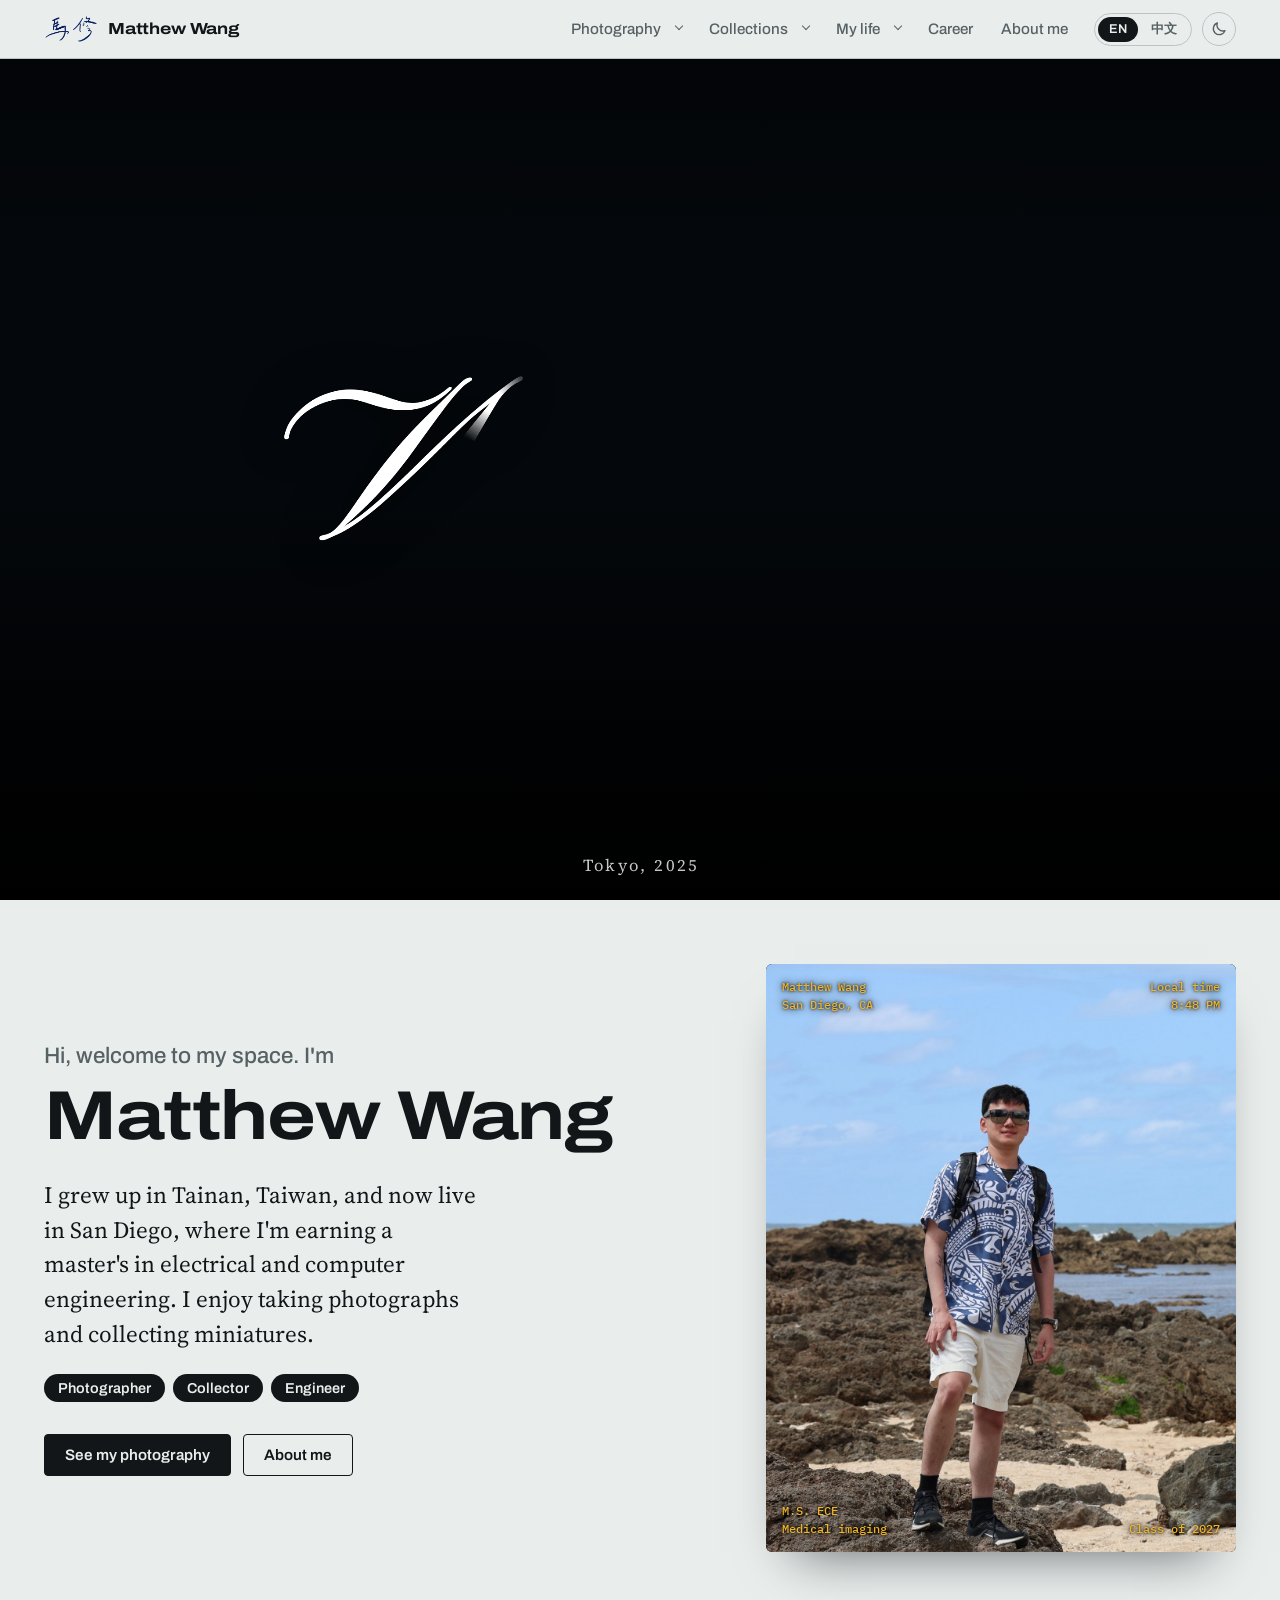
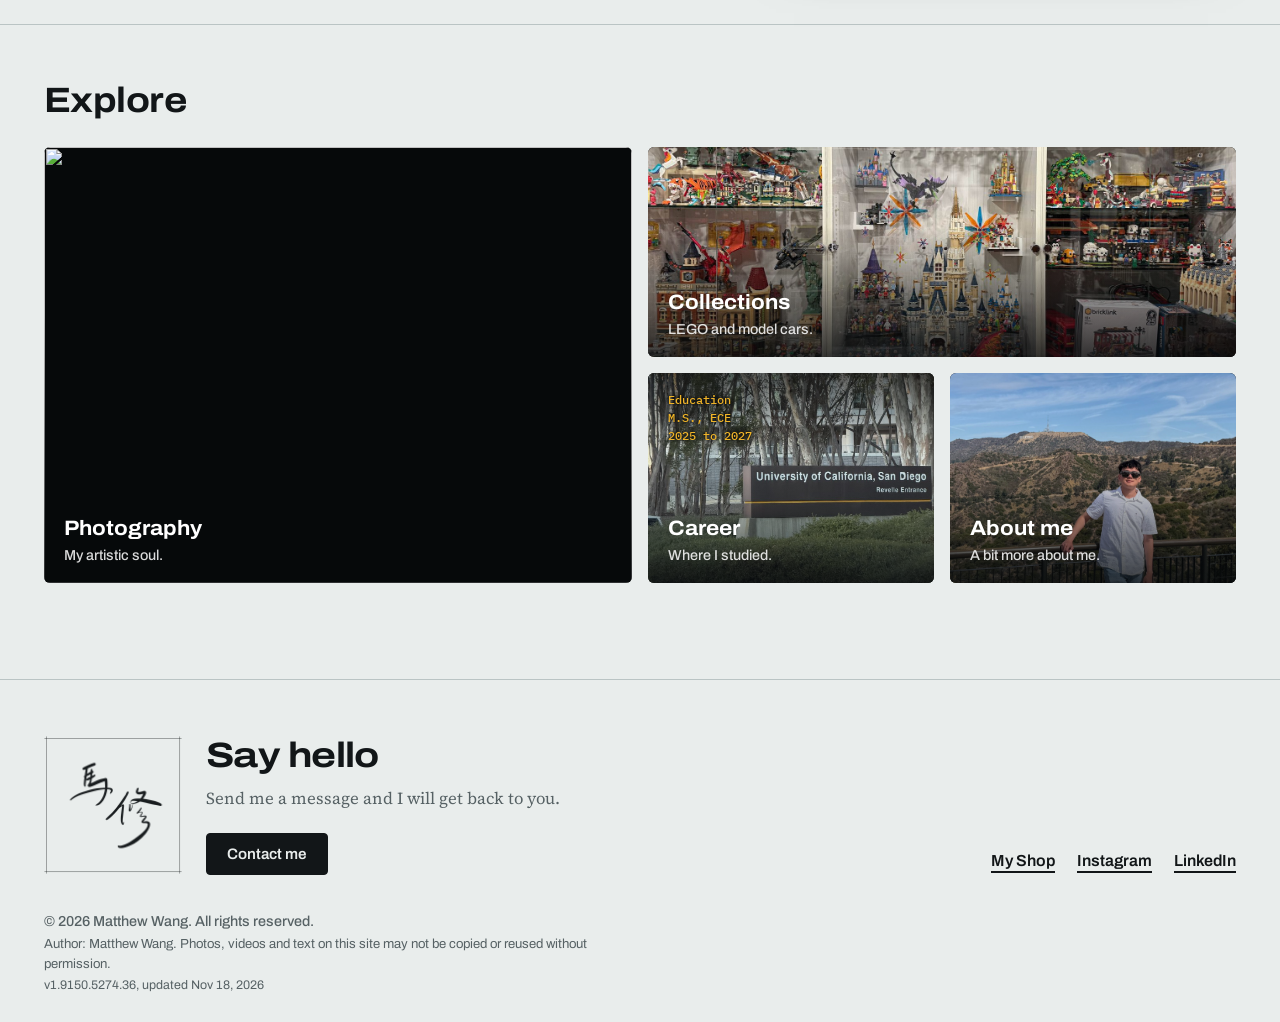
==== index.html @ e2249649 "Site name: Matthew's (tab titles and app name) (v1.9150.5274.36)" ====
<!DOCTYPE html>
<html lang="en">
<head>
<meta charset="utf-8">
<meta name="viewport" content="width=device-width, initial-scale=1">
<title>Matthew's</title>
<meta name="author" content="Matthew Wang">
<meta name="description" content="Matthew Wang: photography, collections, career and about me.">
<link rel="icon" href="favicon.ico?v=2" sizes="48x48">
<link rel="icon" href="favicon.svg?v=2" type="image/svg+xml" sizes="any">
<link rel="apple-touch-icon" href="apple-touch-icon.png?v=2">
<link rel="manifest" href="site.webmanifest">
<link rel="preconnect" href="https://fonts.googleapis.com">
<link rel="preconnect" href="https://fonts.gstatic.com" crossorigin>
<link href="https://fonts.googleapis.com/css2?family=Archivo:wdth,wght@62..125,100..900&family=IBM+Plex+Mono:wght@400;500&family=Source+Serif+4:ital,opsz,wght@0,8..60,400..700;1,8..60,400..700&family=Noto+Sans+TC:wght@400;500;700&family=Noto+Serif+TC:wght@400;600&display=swap" rel="stylesheet">
<meta name="color-scheme" content="light dark">
<meta name="theme-color" content="#E9EDEC" media="(prefers-color-scheme: light)">
<meta name="theme-color" content="#0E1315" media="(prefers-color-scheme: dark)">
<meta name="apple-mobile-web-app-capable" content="yes">
<meta name="mobile-web-app-capable" content="yes">
<meta name="apple-mobile-web-app-status-bar-style" content="default">
<meta name="apple-mobile-web-app-title" content="Matthew's">
<link rel="stylesheet" href="site.css">
<script src="theme.js"></script>
</head>
<body data-page="home">
<a class="skip" href="#main">Skip to content</a>
<header class="top" id="top"></header>
<main id="main"></main>
<footer class="foot" id="foot"></footer>
<script src="data.js"></script>
<script src="i18n.js"></script>
<script src="site.js"></script>
</body>
</html>
---- site.css ----
/* Matthew Wang, personal site.
   Layout idea: a pale lightbox page; photographs and collections sit on it like prints, and the one black
   "film" panel (hero annotations, career tile, lightbox) carries the amber radiology-viewer details. */
:root{
  --paper:#E9EDEC;
  --paper-2:#DCE2E1;
  --ink:#121618;
  --graphite:#566164;
  --rule:#BAC4C4;
  --teal:#0B6A68;
  --film:#06090A;
  --film-2:#0F1619;
  --film-line:#28333A;
  --film-text:#A7B2B5;
  --amber:#F0B429;
  --top-bg:rgba(233,237,236,.94);
  --on-teal:#fff;
  --err:#9A2F1F;
  --display:"Archivo","Helvetica Neue",Arial,sans-serif;
  --body:"Source Serif 4",Georgia,"Times New Roman",serif;
  --mono:"IBM Plex Mono",ui-monospace,"SFMono-Regular",Menlo,Consolas,monospace;
  color-scheme:light;
}
/* Dark theme: same lightbox idea turned around, so photographs glow on a near-black page. */
:root[data-theme="dark"]{
  --paper:#0E1315;
  --paper-2:#192226;
  --ink:#E7EDEC;
  --graphite:#9AA8AB;
  --rule:#2B373B;
  --teal:#4FC3BE;
  --film:#06090A;
  --film-2:#0F1619;
  --top-bg:rgba(14,19,21,.92);
  --on-teal:#061012;
  --err:#F29B8C;
  color-scheme:dark;
}
*,*::before,*::after{box-sizing:border-box}
[hidden]{display:none!important}
html{scroll-padding-top:84px;background:var(--paper)}
body{margin:0;background:var(--paper);color:var(--ink);font-family:var(--body);font-size:18px;line-height:1.65;-webkit-font-smoothing:antialiased}
h1,h2,h3,p,dl,dd,ul,figure{margin:0}
a{color:inherit}
button{font:inherit;color:inherit}
img{max-width:100%}
:focus-visible{outline:2px solid var(--teal);outline-offset:3px}
.lb :focus-visible,.film :focus-visible{outline-color:var(--amber)}
.display{font-family:var(--display);font-stretch:118%;font-weight:700;letter-spacing:-.02em}
.shell{max-width:1240px;margin:0 auto;padding-left:24px;padding-right:24px}
h1:focus{outline:none}
.skip{position:absolute;left:-999px;top:8px;background:var(--ink);color:var(--paper);padding:8px 14px;border-radius:4px;z-index:100;font:600 .9rem var(--display)}
.skip:focus{left:8px}
@media (max-width:720px){.shell{padding-left:20px;padding-right:20px}}

/* ---------- header and navigation ---------- */
.top{position:sticky;top:0;z-index:40;background:var(--top-bg);backdrop-filter:blur(10px);-webkit-backdrop-filter:blur(10px);border-bottom:1px solid var(--rule)}
.top-in{max-width:1240px;margin:0 auto;padding:10px 24px;display:flex;align-items:center;gap:24px;min-height:58px}
.brand{display:inline-flex;align-items:center;gap:10px;font-family:var(--display);font-stretch:118%;font-weight:700;font-size:1rem;letter-spacing:-.01em;text-decoration:none}
.brand img{display:block;height:28px;width:auto}
.nav{margin-left:auto;display:flex;align-items:center;gap:14px}
.nav-list{display:flex;align-items:center;gap:4px;list-style:none;margin:0;padding:0}
.nav-item{position:relative;display:flex;align-items:center}
.nav-link{display:block;padding:8px 6px 8px 12px;border-radius:4px;font:500 .95rem var(--display);text-decoration:none;color:var(--graphite);box-shadow:inset 0 -2px 0 transparent}
.nav-item:not(.has-sub) .nav-link{padding-right:12px}
.nav-link:hover{color:var(--ink)}
.nav-link[aria-current="page"]{color:var(--ink);box-shadow:inset 0 -2px 0 var(--teal)}
.has-sub.cur .nav-link[aria-current="page"]{box-shadow:none}
.has-sub.cur::after{content:"";position:absolute;inset:0;border-radius:4px;box-shadow:inset 0 -2px 0 var(--teal);pointer-events:none}
.caret{width:26px;height:34px;border:0;background:none;cursor:pointer;position:relative;color:var(--graphite);border-radius:4px}
.caret::before{content:"";position:absolute;left:9px;top:11px;width:6px;height:6px;border-right:1.5px solid currentColor;border-bottom:1.5px solid currentColor;transform:rotate(45deg);transition:transform .15s}
.has-sub.open .caret::before,.has-sub:hover .caret::before{transform:rotate(-135deg) translate(-2px,-2px)}
.caret:hover{color:var(--ink)}
.sub{position:absolute;top:100%;left:0;z-index:50;min-width:220px;margin:0;padding:8px;list-style:none;background:var(--paper);border:1px solid var(--rule);border-radius:8px;box-shadow:0 22px 40px -20px rgba(6,9,10,.5);opacity:0;visibility:hidden;transform:translateY(6px);transition:opacity .15s,transform .15s,visibility 0s .15s}
.has-sub:hover>.sub,.has-sub:focus-within>.sub,.has-sub.open>.sub{opacity:1;visibility:visible;transform:none;transition:opacity .15s,transform .15s,visibility 0s 0s}
.sub a{display:block;padding:9px 12px;border-radius:4px;font:500 .95rem var(--display);text-decoration:none}
.sub a:hover,.sub a:focus-visible{background:var(--teal);color:var(--on-teal)}
.menu-btn{display:none;margin-left:auto;background:transparent;border:1px solid var(--rule);border-radius:4px;padding:7px 12px;font:500 .9rem var(--display);cursor:pointer}
.menu-btn:hover{border-color:var(--ink)}
.progress{position:absolute;left:0;right:0;bottom:-1px;height:2px;background:var(--teal);transform-origin:0 50%;transform:scaleX(0)}
@media (max-width:900px){
  .menu-btn{display:inline-block}
  .nav{position:absolute;left:0;right:0;top:100%;margin:0;background:var(--paper);border-bottom:1px solid var(--rule);padding:8px 20px calc(120px + env(safe-area-inset-bottom));display:none;max-height:calc(100vh - 60px);max-height:calc(100dvh - 60px);overflow-y:auto;overscroll-behavior:contain;-webkit-overflow-scrolling:touch}
  .top.open .nav{display:block}
  .nav-list{flex-direction:column;align-items:stretch;gap:0}
  .nav-item{flex-wrap:wrap;border-top:1px solid var(--rule)}
  .nav-item:first-child{border-top:0}
  .nav-link{flex:1;padding:14px 4px;box-shadow:none;font-size:1.05rem}
  .nav-item:not(.has-sub) .nav-link{padding-right:4px}
  .caret{display:none}
  .has-sub.cur::after{display:none}
  .has-sub.cur .nav-link[aria-current="page"]{box-shadow:none}
  .sub{position:static;width:100%;min-width:0;opacity:1;visibility:visible;transform:none;border:0;box-shadow:none;background:transparent;padding:0 0 10px 12px}
  .sub a{padding:8px 4px;color:var(--graphite)}
}

/* ---------- buttons and tags ---------- */
.btn{display:inline-flex;align-items:center;justify-content:center;padding:12px 20px;border-radius:4px;font:600 .95rem var(--display);border:1px solid var(--ink);cursor:pointer;text-decoration:none;transition:background .15s,color .15s,border-color .15s}
.btn.solid{background:var(--ink);color:var(--paper)}
.btn.solid:hover{background:var(--teal);border-color:var(--teal)}
.btn.line{background:transparent;color:var(--ink)}
.btn.line:hover{background:var(--paper-2)}
.tag{font:500 .78rem var(--display);padding:3px 10px;border-radius:999px;background:var(--paper-2);color:var(--graphite);white-space:nowrap}
.tag.sample{background:transparent;border:1px dashed var(--graphite)}
.chips{display:flex;flex-wrap:wrap;gap:8px}
.chip{display:inline-block;font:500 .9rem var(--display);padding:7px 14px;border:1px solid var(--rule);border-radius:999px;background:transparent;cursor:pointer;text-decoration:none}
.chip:hover{border-color:var(--ink)}
.chip[aria-current="true"],.chip[aria-pressed="true"]{background:var(--ink);border-color:var(--ink);color:var(--paper)}
.count{margin:16px 0 20px;min-height:1.5em;font:500 .9rem var(--display);color:var(--graphite)}
.page-head{padding:56px 0 32px}
.page-head h1{font-size:clamp(2.2rem,4.6vw,3.6rem);line-height:1.05}
.page-head p{margin-top:16px;font-size:1.25rem;line-height:1.5;color:var(--graphite);max-width:46ch}
.enter{animation:enter .28s ease-out}
@keyframes enter{from{opacity:.001;transform:translateY(8px)}to{opacity:1;transform:none}}

/* ---------- opening screen ---------- */
.hero{position:relative;height:calc(100vh - var(--hdr,59px));height:calc(100dvh - var(--hdr,59px));min-height:420px;overflow:hidden;background:#04070B;color:#fff;isolation:isolate}
.hero-bg{position:absolute;inset:0;width:100%;height:100%;max-width:none;object-fit:cover;z-index:-3;opacity:0;transition:opacity 1.4s ease}
.hero.lit .hero-bg{opacity:1}
.hero-sky{position:absolute;left:0;top:0;width:100%;height:0;z-index:-1;pointer-events:none;opacity:0;transition:opacity 2.4s ease .9s}
.hero.lit .hero-sky{opacity:1}
.hero-shade{position:absolute;inset:0;z-index:-2;background:linear-gradient(to bottom,rgba(0,0,0,.30) 0,rgba(0,0,0,0) 22%,rgba(0,0,0,0) 52%,rgba(0,0,0,.72) 82%,#000 100%)}
.hero-title{position:absolute;left:50%;top:calc(50% - var(--hdr,59px) / 2);transform:translate(-50%,-50%);width:clamp(280px,56vw,880px);text-align:center;pointer-events:none}
.hero-write{display:block;width:100%;height:auto;aspect-ratio:1592/413;opacity:0;filter:drop-shadow(0 2px 22px rgba(0,0,0,.55))}
.hero-write.on{opacity:1}
.hero-title.plain::after{content:"Welcome";display:block;font:italic 400 clamp(3.4rem,10vw,8rem)/1 var(--body);text-shadow:0 2px 22px rgba(0,0,0,.55);animation:heroFade 1.4s ease .6s both}
.hero-zh{display:inline-block;font:600 clamp(4rem,13vw,10.5rem)/1.1 "Noto Serif TC",var(--body);letter-spacing:.12em;text-indent:.12em;text-shadow:0 2px 22px rgba(0,0,0,.55);clip-path:inset(0 100% 0 0);animation:heroWipe 2.4s cubic-bezier(.5,0,.2,1) .7s forwards}
.hero.played .hero-zh{animation:none;clip-path:none}
@keyframes heroWipe{to{clip-path:inset(0 0 0 0)}}
@keyframes heroFade{from{opacity:0;transform:translateY(8px)}to{opacity:1;transform:none}}
.hero-cap{position:absolute;left:0;right:0;bottom:calc(22px + env(safe-area-inset-bottom));margin:0;text-align:center;font:400 1.05rem/1.4 var(--body);letter-spacing:.14em;text-indent:.14em;color:rgba(255,255,255,.78);animation:heroFade 1.6s ease 3.2s both}
.hero.played .hero-cap,.hero.played .scroll-cue{animation-delay:0s}
.scroll-cue{position:absolute;left:50%;margin-left:-28px;bottom:calc(66px + env(safe-area-inset-bottom));width:56px;height:56px;padding:0;border:0;background:none;cursor:pointer;color:#fff;animation:heroFade 1.4s ease 3.4s both}
.scroll-cue .chev{position:absolute;left:50%;top:14px;width:16px;height:16px;margin-left:-8px;border-right:2px solid currentColor;border-bottom:2px solid currentColor;transform:rotate(45deg);opacity:0;animation:cue 1.9s ease-in-out infinite}
.scroll-cue .chev+.chev{animation-delay:.28s}
@keyframes cue{0%{opacity:0;transform:translateY(-10px) rotate(45deg)}40%{opacity:.95}80%,100%{opacity:0;transform:translateY(12px) rotate(45deg)}}
.scroll-cue:focus-visible{outline:2px solid var(--amber);outline-offset:2px;border-radius:50%}
@media (prefers-reduced-motion:reduce){
  .hero-bg,.hero-sky{transition:none}.hero-cap,.scroll-cue,.hero-title.plain::after{animation:none}
  .hero-zh{animation:none;clip-path:none}
  .scroll-cue .chev{animation:none;opacity:.9}.scroll-cue .chev+.chev{display:none}
}
@media (max-width:600px){.hero-title{width:84vw}.hero-cap{font-size:.95rem}}

/* ---------- home ---------- */
.home-hero{display:grid;grid-template-columns:minmax(0,7fr) minmax(0,5fr);gap:64px;padding:64px 0 72px;align-items:center}
.home-hero h1{font-size:clamp(2.6rem,5.4vw,4.6rem);line-height:1.02;text-wrap:balance;overflow-wrap:break-word}
.big{margin-top:26px;font-size:1.45rem;line-height:1.5;max-width:36ch}
.home-copy p+p{margin-top:1em;max-width:50ch}
.home-copy .big+p{margin-top:1.2em}
.cta{display:flex;flex-wrap:wrap;gap:12px;margin-top:32px}
.film{position:relative;aspect-ratio:4/5;border-radius:6px;overflow:hidden;background:#000;box-shadow:0 28px 50px -28px rgba(6,9,10,.6)}
.film img{display:block;width:100%;height:100%;object-fit:cover}
.ann{position:absolute;font:500 12px/1.5 var(--mono);color:var(--amber);white-space:pre-line;pointer-events:none;text-shadow:0 0 3px #000,0 0 8px #000;font-variant-numeric:tabular-nums}
.ann.tl{top:14px;left:16px}.ann.tr{top:14px;right:16px;text-align:right}.ann.bl{bottom:14px;left:16px}.ann.br{bottom:14px;right:16px;text-align:right}
@media (max-width:960px){
  .home-hero{grid-template-columns:1fr;gap:36px;padding:40px 0 48px}
  .film{max-width:460px}
}
.band{border-top:1px solid var(--rule)}
.band-in{padding-top:56px;padding-bottom:72px}
.band h2{font-family:var(--display);font-stretch:112%;font-weight:700;font-size:clamp(1.6rem,3vw,2.2rem);line-height:1.1;letter-spacing:-.015em;margin-bottom:28px}
.explore{display:grid;grid-template-columns:repeat(4,minmax(0,1fr));grid-auto-rows:210px;gap:16px}
.ex{position:relative;display:flex;flex-direction:column;justify-content:flex-end;padding:18px 20px;border-radius:6px;overflow:hidden;text-decoration:none;color:#fff;isolation:isolate;background:var(--film)}
.ex img{position:absolute;inset:0;width:100%;height:100%;object-fit:cover;z-index:-2;transition:transform .5s ease}
.ex::after{content:"";position:absolute;inset:0;z-index:-1;background:linear-gradient(to top,rgba(6,9,10,.78),rgba(6,9,10,0) 62%)}
.ex:hover img{transform:scale(1.04)}
.ex h3{font:700 1.3rem/1.2 var(--display);font-stretch:108%}
.ex p{margin-top:4px;font:500 .9rem/1.4 var(--display);color:rgba(255,255,255,.85)}
.ex.photo{grid-column:1/3;grid-row:1/3}
.ex.coll{grid-column:3/5}
.ex.coll img{object-position:50% 64%}
.ex.career{justify-content:space-between}
.ex.career img{object-position:70% 55%}
.ex.career::after{background:linear-gradient(to bottom,rgba(6,9,10,.62),rgba(6,9,10,.08) 38%,rgba(6,9,10,.08) 48%,rgba(6,9,10,.8))}
.ex.career .ann{position:static}
@media (max-width:960px){
  .explore{grid-template-columns:repeat(2,minmax(0,1fr));grid-auto-rows:minmax(180px,auto)}
  .ex.photo{grid-column:1/3;grid-row:auto;min-height:260px}
  .ex.coll{grid-column:auto}
}
@media (max-width:560px){
  .explore{grid-template-columns:1fr;grid-auto-rows:minmax(190px,auto)}
  .ex.photo,.ex.coll{grid-column:auto}
}

/* ---------- gallery ---------- */
.jgrid{position:relative;margin-bottom:64px}
.jgrid .tile{position:absolute;margin:0}
.tile{position:relative;display:block;width:100%;margin:0 0 16px;padding:0;border:0;background:var(--paper-2);border-radius:4px;overflow:hidden;cursor:zoom-in;break-inside:avoid;-webkit-column-break-inside:avoid;text-align:left}
.tile img{display:block;width:100%;height:100%;object-fit:cover;transition:transform .5s ease}
.tile:hover img{transform:scale(1.03)}
/* Signature watermark overlay, bottom right of photo tiles that are not already watermarked in the file itself (videos excluded) */
.tile:not(.video):not(.wmd)::after{content:"";position:absolute;right:10px;bottom:10px;width:clamp(34px,16%,72px);aspect-ratio:1;background:url(watermark.png) center/contain no-repeat;opacity:.78;filter:drop-shadow(0 1px 3px rgba(0,0,0,.6));pointer-events:none}
.lb-wm{position:absolute;z-index:2;display:block;background:url(watermark.png) center/contain no-repeat;opacity:.8;filter:drop-shadow(0 1px 4px rgba(0,0,0,.6));pointer-events:none}
.lb-wm[hidden]{display:none}
.tile .cap{position:absolute;left:0;right:0;bottom:0;padding:36px 14px 12px;color:#fff;background:linear-gradient(to top,rgba(6,9,10,.72),rgba(6,9,10,0));opacity:0;transform:translateY(6px);transition:opacity .2s,transform .2s}
.tile:hover .cap,.tile:focus-visible .cap{opacity:1;transform:none}
.cap b{display:block;font:600 .95rem/1.3 var(--display)}
.cap span{font:500 .8rem var(--display);color:rgba(255,255,255,.8)}
.ph{position:absolute;top:10px;left:10px;font:500 .72rem var(--display);padding:2px 8px;border-radius:999px;background:rgba(18,22,24,.72);color:#fff}
.grid{display:grid;grid-template-columns:repeat(auto-fill,minmax(210px,1fr));gap:16px;padding-bottom:40px}
.grid .tile{margin:0;aspect-ratio:4/5}
.grid .tile img{height:100%;object-fit:cover}
.grid.land{grid-template-columns:repeat(auto-fill,minmax(280px,1fr))}
.grid.land .tile{aspect-ratio:16/9}
.grid .tile.wide{aspect-ratio:4/3}
@media (min-width:560px){.grid:not(.land) .tile.wide{grid-column:span 2;aspect-ratio:8/5}.grid:not(.land) .tile{align-self:stretch}}
.coll-sec{padding:8px 0 24px}
.coll-sec:first-child{border-top:1px solid var(--rule);padding-top:32px;margin-top:8px}
.coll-sec+.coll-sec{border-top:1px solid var(--rule);padding-top:40px;margin-top:16px}
.coll-head{display:flex;flex-wrap:wrap;align-items:baseline;gap:6px 20px;margin-bottom:24px;padding-bottom:18px;border-bottom:1px solid var(--rule)}
.coll-head h2{font:800 clamp(2rem,4.2vw,2.7rem)/1.1 var(--display);font-stretch:112%;letter-spacing:-.02em}
.coll-head+.yt{border-top:0;padding-top:0}
.coll-head p{color:var(--graphite);font-size:1.05rem;max-width:none}

/* ---------- lightbox ---------- */
.lb{position:fixed;inset:0;z-index:80;background:#06090a;display:flex;flex-direction:column;color:var(--film-text)}
.lb-top{display:flex;justify-content:space-between;align-items:center;padding:14px 20px;font:500 12px var(--mono)}
.lb-top output{color:var(--amber);font-variant-numeric:tabular-nums}
.lb-btn{background:transparent;border:1px solid var(--film-line);border-radius:4px;color:#fff;padding:8px 14px;font:500 .9rem var(--display);cursor:pointer}
.lb-btn:hover{border-color:var(--amber)}
.lb-stage{position:relative;flex:1;min-height:0;display:flex;align-items:center;justify-content:center;padding:0 64px;touch-action:pan-y}
.lb-stage img{max-width:100%;max-height:100%;object-fit:contain;border-radius:2px;user-select:none;-webkit-user-select:none}
.lb-nav{position:absolute;top:50%;transform:translateY(-50%);width:44px;height:44px;border-radius:50%;padding:0;font-size:1.3rem;line-height:1}
.lb-nav.prev{left:12px}.lb-nav.next{right:12px}
.lb-cap{padding:10px 20px 6px;text-align:center;color:#fff;font:600 1rem var(--display)}
.lb-cap span{display:block;margin-top:2px;font:500 .85rem var(--display);color:var(--film-text)}
.lb-cap em{display:block;max-width:60ch;margin:4px auto 0;font:400 .92rem/1.45 var(--display);font-style:normal;color:#e8e4dc}
.lb-strip{display:flex;gap:8px;justify-content:center;padding:8px 16px 16px;overflow-x:auto}
.lb-strip button{flex:0 0 auto;width:56px;height:56px;padding:0;border:2px solid transparent;border-radius:3px;overflow:hidden;cursor:pointer;opacity:.55;background:#000}
.lb-strip button[aria-current="true"]{border-color:var(--amber);opacity:1}
.lb-strip button:hover{opacity:1}
.lb-strip img{width:100%;height:100%;object-fit:cover;display:block}
@media (max-width:640px){
  .lb-stage{padding:0 8px}
  .lb-nav{top:auto;bottom:8px;transform:none}
}

/* ---------- career ---------- */
.sec{border-top:1px solid var(--rule)}
.sec-in{display:grid;grid-template-columns:minmax(0,3fr) minmax(0,9fr);gap:48px;padding-top:56px;padding-bottom:64px}
.sec h2{font-family:var(--display);font-stretch:112%;font-weight:700;font-size:clamp(1.6rem,3vw,2.2rem);line-height:1.1;letter-spacing:-.015em}
.note{margin-top:12px;color:var(--graphite);font-size:1rem;line-height:1.55;max-width:26ch}
@media (max-width:860px){.sec-in{grid-template-columns:1fr;gap:24px;padding-top:44px;padding-bottom:52px}.note{max-width:48ch}}
.tl{list-style:none;padding:0}
.tl li{display:grid;grid-template-columns:150px minmax(0,1fr);gap:20px;padding:22px 0;border-top:1px solid var(--rule)}
.tl li:last-child{border-bottom:1px solid var(--rule)}
.tl-when{font:500 .9rem var(--display);color:var(--graphite);padding-top:.35em}
.tl-t{font:600 1.25rem/1.3 var(--display);display:flex;flex-wrap:wrap;gap:6px 12px;align-items:center}
.tl-s{margin-top:2px;color:var(--graphite);font-size:1rem}
.tl-n{margin-top:8px;font-size:1rem;line-height:1.55;max-width:58ch}
@media (max-width:640px){.tl li{grid-template-columns:1fr;gap:2px}}
.plist{list-style:none;padding:0;border-top:1px solid var(--ink)}
.proj{border-bottom:1px solid var(--rule)}
.proj-head{width:100%;display:grid;grid-template-columns:64px minmax(0,1fr) auto 20px;gap:20px;align-items:start;text-align:left;padding:24px 4px;background:transparent;border:0;cursor:pointer}
.proj-head:hover .ptitle{color:var(--teal)}
.yr{font:500 .9rem var(--display);font-variant-numeric:tabular-nums;color:var(--graphite);padding-top:.5em}
.ptitle{display:block;font:600 1.3rem/1.25 var(--display);transition:color .15s}
.psum{display:block;margin-top:6px;color:var(--graphite);font-size:1rem;line-height:1.55;max-width:56ch}
.ptags{display:flex;flex-wrap:wrap;gap:6px;justify-content:flex-end;max-width:230px;padding-top:.3em}
.chev{width:9px;height:9px;margin-top:.7em;border-right:2px solid var(--ink);border-bottom:2px solid var(--ink);transform:rotate(45deg);transition:transform .2s}
.proj.open .chev{transform:rotate(-135deg)}
.proj-body{display:grid;grid-template-rows:0fr;visibility:hidden;transition:grid-template-rows .25s ease,visibility 0s .25s}
.proj.open .proj-body{grid-template-rows:1fr;visibility:visible;transition:grid-template-rows .25s ease,visibility 0s 0s}
.proj-body-in{min-height:0;overflow:hidden}
.proj-body dl{display:grid;grid-template-columns:120px minmax(0,1fr);gap:8px 20px;padding:0 4px 26px 88px}
.proj-body dt{font:600 .85rem var(--display);color:var(--graphite);padding-top:.25em}
.proj-body dd{font-size:1rem;line-height:1.55;max-width:60ch}
.empty{padding:28px 4px;color:var(--graphite)}
.empty button{border:0;background:none;padding:0;color:var(--teal);text-decoration:underline;cursor:pointer}
@media (max-width:640px){
  .proj-head{grid-template-columns:44px minmax(0,1fr) 20px;gap:6px 14px}
  .ptags{grid-column:2;grid-row:2;justify-content:flex-start;max-width:none}
  .chev{grid-column:3;grid-row:1}
  .proj-body dl{grid-template-columns:1fr;gap:2px;padding-left:58px}
  .proj-body dt{padding-top:10px}
}
.groups{display:grid;grid-template-columns:repeat(3,minmax(0,1fr));gap:40px}
.group h3{font:700 1rem var(--display);margin-bottom:10px}
.group ul{list-style:none;padding:0}
.skill{display:flex;justify-content:space-between;align-items:baseline;width:100%;padding:11px 2px;border:0;border-top:1px solid var(--rule);background:transparent;font:500 1rem var(--display);text-align:left;cursor:pointer;transition:color .15s,padding .15s}
.skill:hover{color:var(--teal);padding-left:8px}
.skill b{font-weight:500;color:var(--graphite);font-variant-numeric:tabular-nums}
.group li:last-child .skill{border-bottom:1px solid var(--rule)}
@media (max-width:860px){.groups{grid-template-columns:1fr;gap:28px}}

/* ---------- about ---------- */
.wide{margin:0 0 56px;border-radius:6px;overflow:hidden;position:relative;aspect-ratio:21/9;background:#000;box-shadow:0 28px 50px -28px rgba(6,9,10,.5)}
.wide img{display:block;width:100%;height:100%;object-fit:cover;object-position:50% 55%}
.about-grid{display:grid;grid-template-columns:minmax(0,3fr) minmax(0,9fr);gap:48px;padding-bottom:72px}
.about-text p{max-width:58ch;margin-bottom:1.1em}
.about-text p:first-child{font-size:1.4rem;line-height:1.5;max-width:40ch}
.facts{display:grid;grid-template-columns:repeat(2,minmax(0,1fr));gap:22px 36px;margin-top:36px;max-width:680px}
.facts dt{font:600 .85rem var(--display);color:var(--graphite)}
.facts dd{font:500 1.1rem/1.4 var(--display)}
.about-links{display:flex;flex-wrap:wrap;gap:12px;margin-top:32px}
@media (max-width:860px){
  .about-grid{grid-template-columns:1fr;gap:20px}
  .wide{aspect-ratio:4/3;margin-bottom:36px}
  .facts{grid-template-columns:1fr 1fr;gap:18px 20px}
}

/* ---------- footer ---------- */
.foot{border-top:1px solid var(--rule);margin-top:24px}
.foot-in{display:flex;flex-wrap:wrap;gap:28px 48px;justify-content:space-between;align-items:flex-end;padding-top:56px;padding-bottom:36px}
.foot-h{font-size:clamp(1.6rem,3vw,2.2rem);line-height:1.1}
.foot-cta{margin-top:20px}
.links{display:flex;flex-wrap:wrap;gap:22px;list-style:none;padding:0}
.links a{font:600 1rem var(--display);text-decoration:none;border-bottom:2px solid var(--ink);padding-bottom:2px}
.links a:hover{color:var(--teal);border-color:var(--teal)}
.copy{padding-bottom:28px;font:500 .9rem/1.5 var(--display);color:var(--graphite)}
.copy .legal{margin-top:2px;font-weight:400;font-size:.82rem;max-width:70ch}

@media (prefers-reduced-motion:reduce){
  *,*::before,*::after{transition:none!important;animation:none!important;scroll-behavior:auto!important}
}

.foot-sub{margin-top:10px;color:var(--graphite);font-size:1.05rem;max-width:46ch}
.roles{display:flex;flex-wrap:wrap;gap:8px;list-style:none;padding:0;margin:22px 0 0}
.roles li{font:600 .9rem var(--display);padding:6px 14px;border-radius:999px;background:var(--ink);color:var(--paper)}
.about-text .roles{margin:0 0 1.4em}
.tl-t a{color:inherit;text-decoration:none;border-bottom:2px solid var(--teal)}
.tl-t a:hover{color:var(--teal)}
.msg{max-width:640px;padding-bottom:88px}
.msg .fld{margin-bottom:20px}
.msg label{display:block;font:600 1rem var(--display);margin-bottom:8px}
.msg input[type="text"],.msg input[type="email"]{display:block;width:100%;padding:12px 16px;border:1px solid var(--graphite);border-radius:4px;background:var(--paper);color:var(--ink);font:400 1.05rem/1.4 var(--body)}
.msg input[type="text"]:focus-visible,.msg input[type="email"]:focus-visible{outline:3px solid var(--teal);outline-offset:2px}
.msg [aria-invalid="true"]{border-color:var(--err);border-width:2px}
.fld-hint{margin:6px 0 0;font:400 .9rem var(--display);color:var(--graphite)}
.fld-err{margin:6px 0 0;font:500 .92rem var(--display);color:var(--err)}
.fld-err:empty{display:none}
.msg textarea{display:block;width:100%;min-height:220px;padding:14px 16px;border:1px solid var(--graphite);border-radius:4px;background:var(--paper);color:var(--ink);font:400 1.05rem/1.55 var(--body);resize:vertical}
.msg textarea:focus-visible{outline:3px solid var(--teal);outline-offset:2px}
.msg .hp{position:absolute;left:-9999px;width:1px;height:1px;opacity:0}
.msg-row{display:flex;flex-wrap:wrap;align-items:center;gap:14px 20px;margin-top:16px}
.btn:disabled{opacity:.55;cursor:wait}
.msg-status{font:500 .98rem var(--display);color:var(--graphite)}
.msg-status[data-kind="ok"]{color:var(--teal)}
.msg-status[data-kind="err"]{color:var(--err)}

.foot-id{display:flex;align-items:center;gap:24px}
.foot-logo{display:block;height:120px;width:auto;flex:none}  /* height is matched to the Say hello block by site.js */
@media (max-width:720px){.brand img{height:22px}.foot-id{gap:16px}}

/* ---------- language switch ---------- */
.lang{display:flex;gap:2px;padding:3px;border:1px solid var(--rule);border-radius:999px}
.lang button{border:0;background:transparent;padding:4px 11px;border-radius:999px;font:600 .8rem var(--display);color:var(--graphite);cursor:pointer}
.lang button:hover{color:var(--ink)}
.lang button[aria-pressed="true"]{background:var(--ink);color:var(--paper)}
/* The two logos are dark ink on transparent; lighten them on the dark theme. */
:root[data-theme="dark"] .brand img{filter:invert(1) hue-rotate(180deg) brightness(1.25)}
:root[data-theme="dark"] .foot-logo{filter:invert(1) opacity(.9)}
.nav-tools{display:flex;align-items:center;gap:10px}
.theme-btn{display:inline-flex;align-items:center;justify-content:center;width:34px;height:34px;padding:0;border:1px solid var(--rule);border-radius:999px;background:transparent;color:var(--graphite);cursor:pointer}
.theme-btn:hover{color:var(--ink);border-color:var(--ink)}
.theme-btn svg{display:block;width:18px;height:18px}
.top .top-theme{display:none}
:root[data-app] .top-theme{display:none}
.theme-btn .i-sun{display:none}
:root[data-theme="dark"] .theme-btn .i-sun{display:block}
:root[data-theme="dark"] .theme-btn .i-moon{display:none}
/* Narrow windows and phones: the switch sits in the top bar next to Menu, so it is always in view. */
@media (max-width:900px){.top .top-theme{display:inline-flex;margin-left:auto;margin-right:-14px}:root:not([data-app]) .top .top-theme+.menu-btn{margin-left:0}:root:not([data-app]) .nav-tools .theme-btn{display:none}.nav{flex-direction:column;align-items:stretch;gap:0}.top.open .nav{display:flex}.nav-tools{align-self:flex-start;margin-top:14px}}

/* ---------- Traditional Chinese (Taiwan) typography ---------- */
html[lang="zh-Hant-TW"]{
  --display:"Archivo","Noto Sans TC","PingFang TC","Microsoft JhengHei","Heiti TC",sans-serif;
  --body:"Source Serif 4","Noto Serif TC","Songti TC","PMingLiU",serif;
  --mono:"IBM Plex Mono","Noto Sans TC","PingFang TC","Microsoft JhengHei",monospace;
}
html[lang="zh-Hant-TW"] body{line-height:1.85}
html[lang="zh-Hant-TW"] .display,html[lang="zh-Hant-TW"] .brand,html[lang="zh-Hant-TW"] .band h2,html[lang="zh-Hant-TW"] .sec h2,html[lang="zh-Hant-TW"] .coll-head h2{letter-spacing:0}
html[lang="zh-Hant-TW"] h1,html[lang="zh-Hant-TW"] h2,html[lang="zh-Hant-TW"] h3{line-height:1.3}
html[lang="zh-Hant-TW"] .page-head p,html[lang="zh-Hant-TW"] .coll-head p,html[lang="zh-Hant-TW"] .home-copy p+p,html[lang="zh-Hant-TW"] .about-text p,html[lang="zh-Hant-TW"] .tl-n{max-width:30em}
html[lang="zh-Hant-TW"] .big{max-width:24em;line-height:1.7;white-space:pre-line}
html[lang="zh-Hant-TW"] .about-text p:first-child{max-width:26em;line-height:1.75}
html[lang="zh-Hant-TW"] .foot-sub{max-width:28em}
html[lang="zh-Hant-TW"] .hello{letter-spacing:0;line-height:1.5}
html[lang="zh-Hant-TW"] .note{max-width:16em}

/* ---------- home greeting ---------- */
.home-hero h1 .hello{display:block;margin-bottom:.45em;font:500 clamp(1.05rem,1.9vw,1.4rem)/1.4 var(--display);font-stretch:100%;letter-spacing:0;color:var(--graphite);text-wrap:balance}
.home-hero h1 .nm{display:block}
.home-hero h1 .nm-en{display:inline-block;margin-left:.5em;font:600 .36em/1.2 var(--display);font-stretch:112%;letter-spacing:-.01em;color:var(--graphite);white-space:nowrap;vertical-align:baseline}

/* ---------- YouTube at the top of the Model car collection ---------- */
.yt{display:grid;grid-template-columns:minmax(0,4fr) minmax(0,8fr);gap:40px;align-items:center;margin:0 0 36px;padding:24px 0 28px;border-top:1px solid var(--rule);border-bottom:1px solid var(--rule)}
.yt h3{font:700 1.1rem/1.3 var(--display);letter-spacing:0}
.yt p{margin-top:8px;color:var(--graphite);font-size:1.02rem;max-width:34ch}
.yt .btn{margin-top:18px}
.yt-card{display:flex;align-items:center;gap:20px;margin-top:18px}
.yt-meta{display:flex;flex-direction:column;align-items:flex-start;gap:14px;min-width:0}
.yt-meta b{font:700 1.7rem/1.2 var(--display);letter-spacing:-.01em}
.yt-av{width:104px;height:104px;border-radius:50%;object-fit:cover;background:#fff;border:1px solid var(--rule);flex:none}
.yt-acts{display:flex;flex-wrap:wrap;gap:10px}
.yt-acts .btn{margin-top:0}
.yt .btn.yt-sub{background:#cc0000;border-color:#cc0000;color:#fff}
.yt .btn.yt-sub:hover,.yt .btn.yt-sub:focus-visible{background:#a30000;border-color:#a30000}
.yt-note{display:block;margin-top:12px;color:var(--graphite);font-size:.82rem;line-height:1.4;max-width:34ch}
.yt.feat .feat-t{font:700 clamp(1.5rem,2.6vw,2.1rem)/1.15 var(--display);font-stretch:108%;letter-spacing:-.015em}
.yt-frame{position:relative;aspect-ratio:16/9;border-radius:6px;overflow:hidden;background:var(--film);box-shadow:0 28px 50px -28px rgba(6,9,10,.6)}
.yt-frame iframe{position:absolute;inset:0;width:100%;height:100%;border:0}
.yt-play{position:absolute;inset:0;width:100%;height:100%;padding:0;border:0;background:transparent;cursor:pointer}
.yt-play img{position:absolute;inset:0;width:100%;height:100%;object-fit:cover;transition:transform .5s ease}
.yt-play:hover img{transform:scale(1.03)}
.yt-play::after{content:"";position:absolute;inset:0;background:linear-gradient(to top,rgba(6,9,10,.55),rgba(6,9,10,0) 55%)}
.yt-btn,.vbadge{position:absolute;z-index:1;left:50%;top:50%;transform:translate(-50%,-50%);border-radius:14px;background:rgba(6,9,10,.82);border:1px solid var(--film-line);transition:background .15s;pointer-events:none}
.yt-btn{width:76px;height:52px}
.vbadge{width:60px;height:42px;border-radius:12px}
.yt-btn::before,.vbadge::before{content:"";position:absolute;left:50%;top:50%;transform:translate(-38%,-50%);border-style:solid;border-color:transparent transparent transparent var(--amber);transition:border-color .15s}
.yt-btn::before{border-width:11px 0 11px 18px}
.vbadge::before{border-width:9px 0 9px 15px}
.yt-play:hover .yt-btn,.yt-play:focus-visible .yt-btn,.tile.video:hover .vbadge,.tile.video:focus-visible .vbadge{background:var(--amber)}
.yt-play:hover .yt-btn::before,.yt-play:focus-visible .yt-btn::before,.tile.video:hover .vbadge::before,.tile.video:focus-visible .vbadge::before{border-left-color:var(--film)}
.tile.video{background:var(--film)}
.tile.video img{height:100%;object-fit:cover}
@media (max-width:860px){.yt{grid-template-columns:1fr;gap:20px;padding:20px 0 24px}.yt-chan{text-align:center}.yt-card{flex-direction:column;gap:14px}.yt-meta{align-items:center}.yt-acts{justify-content:center}}
html[lang="zh-Hant-TW"] .yt h3,html[lang="zh-Hant-TW"] .yt .feat-t{letter-spacing:0}
html[lang="zh-Hant-TW"] .yt p{max-width:28em}

/* video player inside the viewer */
.lb-stage iframe{display:block;width:min(100%,calc((100vh - 230px) * 16 / 9));aspect-ratio:16/9;border:0;border-radius:2px;background:#000}
@supports (height:1dvh){.lb-stage iframe{width:min(100%,calc((100dvh - 230px) * 16 / 9))}}

/* ---------- pull down to refresh (installed app) ---------- */
html.standalone,html.standalone body{overscroll-behavior-y:none}
.ptr{--pull:0px;position:fixed;left:50%;top:env(safe-area-inset-top,0px);z-index:90;display:flex;align-items:center;gap:10px;padding:8px 16px;border-radius:999px;background:var(--ink);color:var(--paper);font:600 .85rem var(--display);box-shadow:0 10px 24px -10px rgba(6,9,10,.6);pointer-events:none;opacity:0;transform:translate(-50%,calc(var(--pull) - 48px))}
.ptr.on{opacity:1}
.ptr-arrow{width:10px;height:10px;border-right:2px solid currentColor;border-bottom:2px solid currentColor;transform:rotate(45deg) translate(-2px,-2px);transition:transform .15s}
.ptr[data-state="ready"] .ptr-arrow{transform:rotate(-135deg) translate(-2px,-2px)}
.ptr[data-state="loading"] .ptr-arrow{width:14px;height:14px;border:2px solid rgba(255,255,255,.35);border-top-color:var(--amber);border-radius:50%;transform:none;animation:ptrspin .8s linear infinite}
@keyframes ptrspin{to{transform:rotate(360deg)}}

.shop{display:flex;flex-wrap:wrap;align-items:center;justify-content:space-between;gap:16px 28px;margin:0 0 28px;padding:12px 0}
.grid + .shop{margin:8px 0 48px}
.shop h3{font:700 1.1rem/1.3 var(--display);letter-spacing:0}
.shop p{margin-top:6px;color:var(--graphite);font-size:1.02rem}
html[lang="zh-Hant-TW"] .shop h3{letter-spacing:0}
.copy .ver{font-size:.78rem;color:var(--graphite)}

/* Photography page: the subtitle lists the camera and lenses, one per line */
body[data-page="photography"] .page-head p{max-width:none;white-space:pre-line;font-size:1.1rem;line-height:1.6}
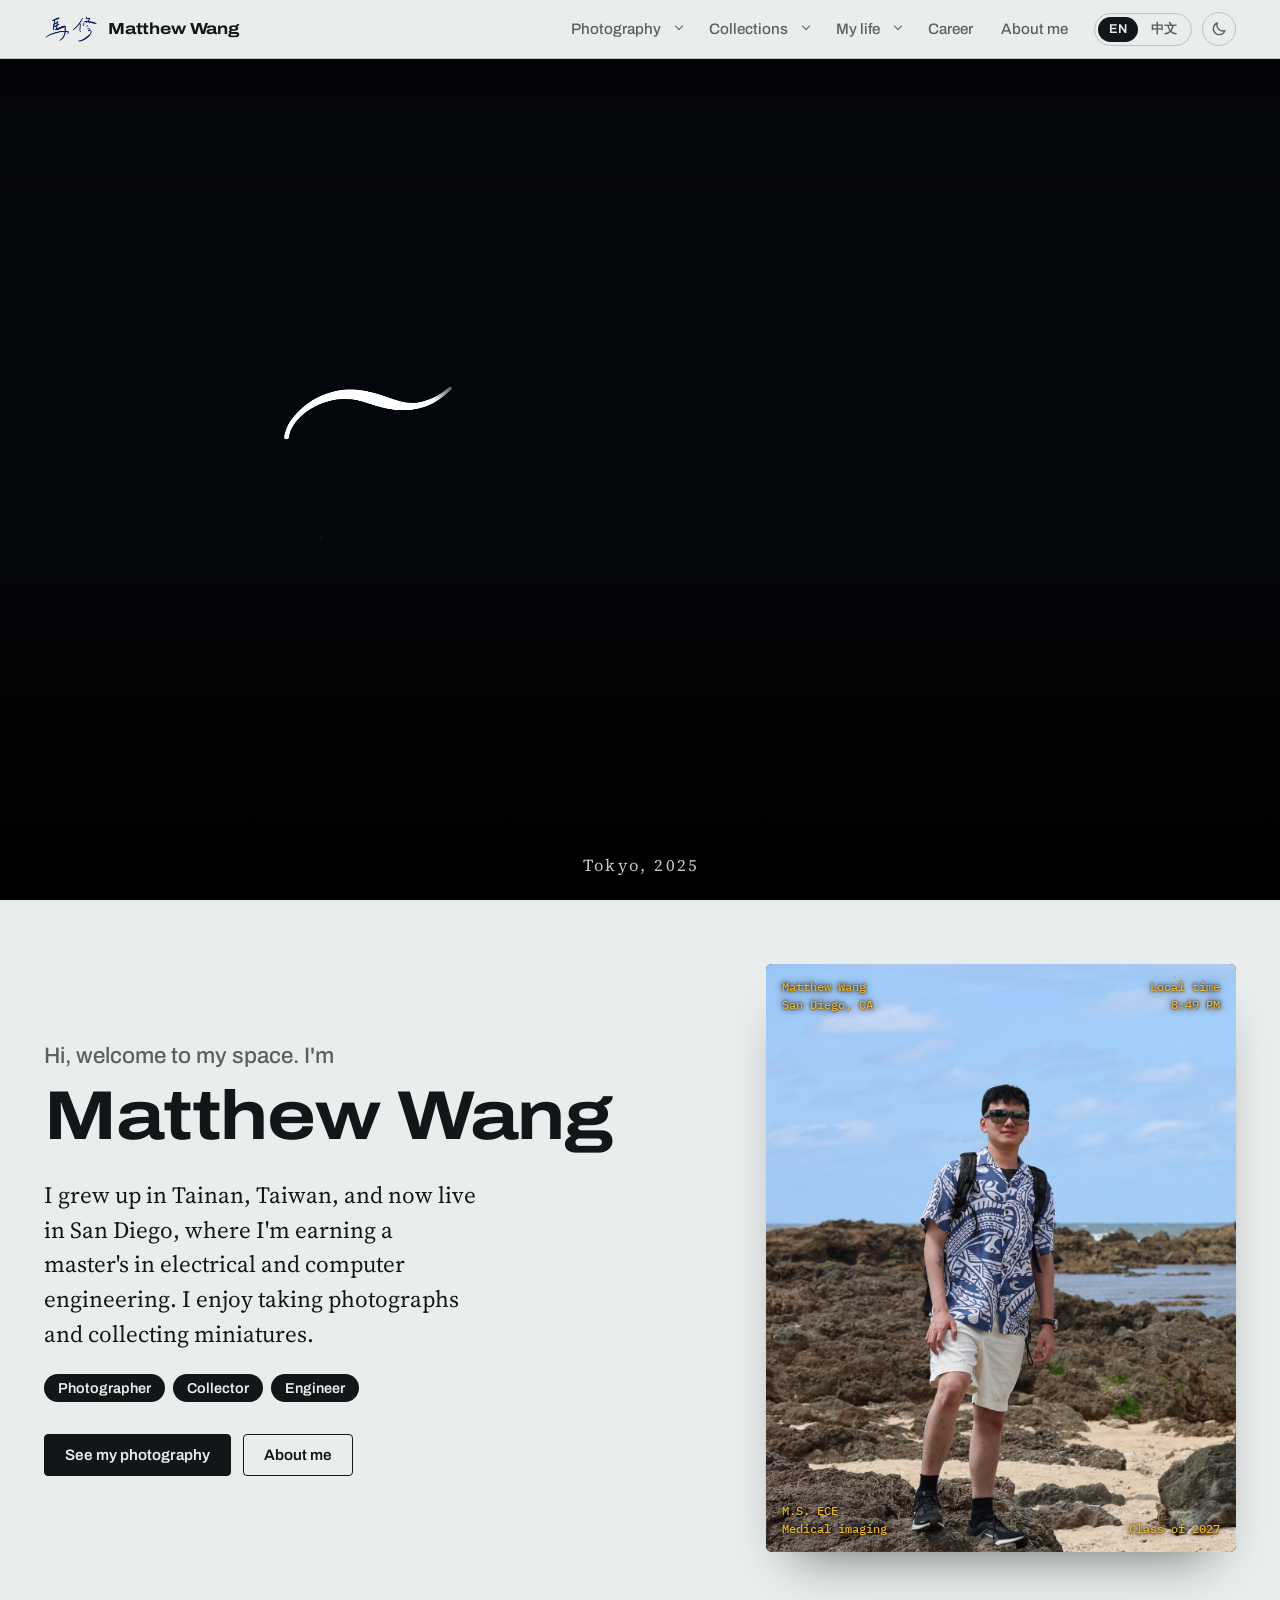
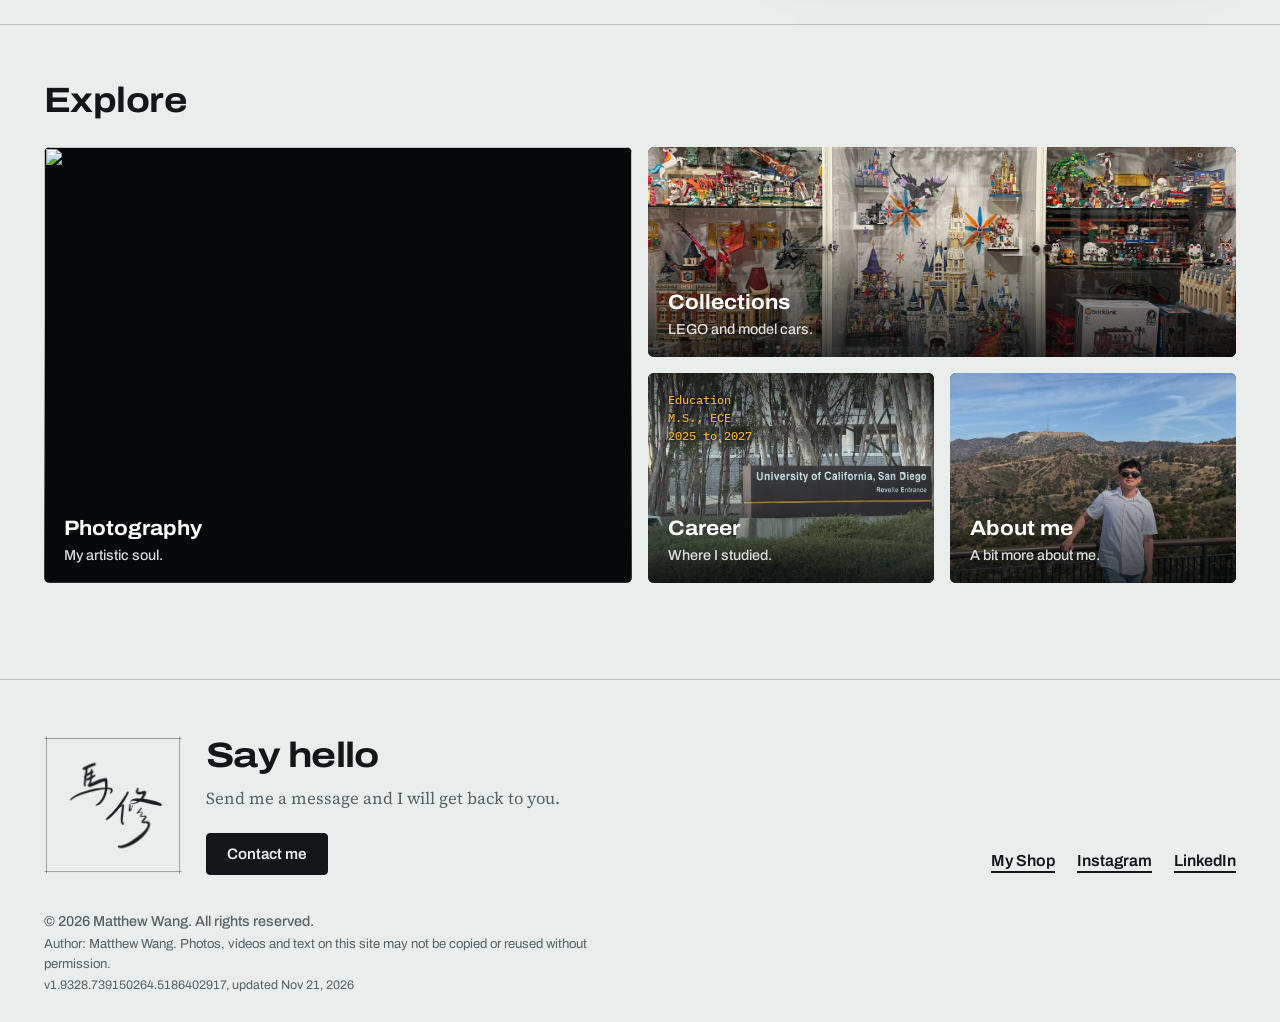
==== commit 9913bc93: "Cache-busting for scripts and styles; version 1.9328.739150264.5186402917" ====
--- a/index.html
+++ b/index.html
@@ -20,16 +20,16 @@
 <meta name="mobile-web-app-capable" content="yes">
 <meta name="apple-mobile-web-app-status-bar-style" content="default">
 <meta name="apple-mobile-web-app-title" content="Matthew's">
-<link rel="stylesheet" href="site.css">
-<script src="theme.js"></script>
+<link rel="stylesheet" href="site.css?v=1.9328.739150264.5186402917">
+<script src="theme.js?v=1.9328.739150264.5186402917"></script>
 </head>
 <body data-page="home">
 <a class="skip" href="#main">Skip to content</a>
 <header class="top" id="top"></header>
 <main id="main"></main>
 <footer class="foot" id="foot"></footer>
-<script src="data.js"></script>
-<script src="i18n.js"></script>
-<script src="site.js"></script>
+<script src="data.js?v=1.9328.739150264.5186402917"></script>
+<script src="i18n.js?v=1.9328.739150264.5186402917"></script>
+<script src="site.js?v=1.9328.739150264.5186402917"></script>
 </body>
 </html>
--- a/site.css
+++ b/site.css
@@ -73,6 +73,7 @@
 .caret:hover{color:var(--ink)}
 .sub{position:absolute;top:100%;left:0;z-index:50;min-width:220px;margin:0;padding:8px;list-style:none;background:var(--paper);border:1px solid var(--rule);border-radius:8px;box-shadow:0 22px 40px -20px rgba(6,9,10,.5);opacity:0;visibility:hidden;transform:translateY(6px);transition:opacity .15s,transform .15s,visibility 0s .15s}
 .has-sub:hover>.sub,.has-sub:focus-within>.sub,.has-sub.open>.sub{opacity:1;visibility:visible;transform:none;transition:opacity .15s,transform .15s,visibility 0s 0s}
+@media (min-width:901px){.has-sub.dismissed:hover>.sub,.has-sub.dismissed:focus-within>.sub,.has-sub.dismissed.open>.sub{opacity:0;visibility:hidden;transform:translateY(6px);transition:opacity .15s,transform .15s,visibility 0s .15s}}
 .sub a{display:block;padding:9px 12px;border-radius:4px;font:500 .95rem var(--display);text-decoration:none}
 .sub a:hover,.sub a:focus-visible{background:var(--teal);color:var(--on-teal)}
 .menu-btn{display:none;margin-left:auto;background:transparent;border:1px solid var(--rule);border-radius:4px;padding:7px 12px;font:500 .9rem var(--display);cursor:pointer}
@@ -187,6 +188,19 @@
 /* ---------- gallery ---------- */
 .jgrid{position:relative;margin-bottom:64px}
 .jgrid .tile{position:absolute;margin:0}
+.jgrid.lgrid{margin-bottom:40px}
+.jgrid[hidden],.albums[hidden]{display:none}
+.albums{display:grid;grid-template-columns:repeat(3,minmax(0,1fr));gap:16px;margin-bottom:64px}
+@media (max-width:899px){.albums{grid-template-columns:repeat(2,minmax(0,1fr))}}
+.albums.two{grid-template-columns:repeat(2,minmax(0,1fr))}
+.albums[hidden],#colls[hidden]{display:none}
+@media (max-width:599px){.albums,.albums.two{grid-template-columns:minmax(0,1fr);gap:12px}}
+.album{position:relative;display:block;aspect-ratio:3/2;border-radius:4px;overflow:hidden;background:var(--paper-2);color:#fff;text-decoration:none}
+.album img{display:block;width:100%;height:100%;object-fit:cover;transition:transform .5s ease}
+.album:hover img,.album:focus-visible img{transform:scale(1.03)}
+.album-cap{position:absolute;left:0;right:0;bottom:0;padding:64px 16px 14px;background:linear-gradient(to top,rgba(6,9,10,.86),rgba(6,9,10,.4) 55%,rgba(6,9,10,0))}
+.album-cap b{display:block;font:600 1.15rem/1.25 var(--display)}
+.album-cap span{font:500 .85rem var(--display);color:rgba(255,255,255,.82)}
 .tile{position:relative;display:block;width:100%;margin:0 0 16px;padding:0;border:0;background:var(--paper-2);border-radius:4px;overflow:hidden;cursor:zoom-in;break-inside:avoid;-webkit-column-break-inside:avoid;text-align:left}
 .tile img{display:block;width:100%;height:100%;object-fit:cover;transition:transform .5s ease}
 .tile:hover img{transform:scale(1.03)}
@@ -390,12 +404,13 @@
 .yt h3{font:700 1.1rem/1.3 var(--display);letter-spacing:0}
 .yt p{margin-top:8px;color:var(--graphite);font-size:1.02rem;max-width:34ch}
 .yt .btn{margin-top:18px}
-.yt-card{display:flex;align-items:center;gap:20px;margin-top:18px}
+.yt-card{display:flex;align-items:center;gap:20px}
 .yt-meta{display:flex;flex-direction:column;align-items:flex-start;gap:14px;min-width:0}
 .yt-meta b{font:700 1.7rem/1.2 var(--display);letter-spacing:-.01em}
 .yt-av{width:104px;height:104px;border-radius:50%;object-fit:cover;background:#fff;border:1px solid var(--rule);flex:none}
-.yt-acts{display:flex;flex-wrap:wrap;gap:10px}
-.yt-acts .btn{margin-top:0}
+/* the two buttons are always the same width: side by side when there is room, stacked when there is not */
+.yt-acts{display:grid;grid-template-columns:repeat(auto-fit,minmax(142px,1fr));gap:10px;width:100%}
+.yt-acts .btn{margin-top:0;text-align:center;white-space:nowrap}
 .yt .btn.yt-sub{background:#cc0000;border-color:#cc0000;color:#fff}
 .yt .btn.yt-sub:hover,.yt .btn.yt-sub:focus-visible{background:#a30000;border-color:#a30000}
 .yt-note{display:block;margin-top:12px;color:var(--graphite);font-size:.82rem;line-height:1.4;max-width:34ch}
@@ -416,7 +431,7 @@
 .yt-play:hover .yt-btn::before,.yt-play:focus-visible .yt-btn::before,.tile.video:hover .vbadge::before,.tile.video:focus-visible .vbadge::before{border-left-color:var(--film)}
 .tile.video{background:var(--film)}
 .tile.video img{height:100%;object-fit:cover}
-@media (max-width:860px){.yt{grid-template-columns:1fr;gap:20px;padding:20px 0 24px}.yt-chan{text-align:center}.yt-card{flex-direction:column;gap:14px}.yt-meta{align-items:center}.yt-acts{justify-content:center}}
+@media (max-width:860px){.yt{grid-template-columns:1fr;gap:20px;padding:20px 0 24px}.yt-chan{text-align:center}.yt-card{flex-direction:column;gap:14px}.yt-meta{align-items:center;width:100%}.yt-acts{max-width:340px;margin:0 auto}}
 html[lang="zh-Hant-TW"] .yt h3,html[lang="zh-Hant-TW"] .yt .feat-t{letter-spacing:0}
 html[lang="zh-Hant-TW"] .yt p{max-width:28em}
 
@@ -442,3 +457,33 @@
 
 /* Photography page: the subtitle lists the camera and lenses, one per line */
 body[data-page="photography"] .page-head p{max-width:none;white-space:pre-line;font-size:1.1rem;line-height:1.6}
+
+/* ---------- model car: A to Z index and manufacturer groups ---------- */
+.az-wrap{display:grid;grid-template-columns:26px minmax(0,1fr);gap:22px;align-items:start}
+.az-wrap{--az-h:min(calc(100vh - var(--hdr,59px) - 40px),560px);--az-h:min(calc(100dvh - var(--hdr,59px) - 40px),560px)}
+.az{position:sticky;top:calc(var(--hdr,59px) + 16px);height:var(--az-h)}
+.az-list{display:flex;flex-direction:column;justify-content:space-between;align-items:center;height:100%}
+.az-tab{display:none}
+.az-l{flex:1 1 0;min-height:0;width:26px;padding:0;border:0;background:transparent;font:600 .78rem/1 var(--display);letter-spacing:.02em;color:var(--ink);cursor:pointer;border-radius:4px}
+.az-l:hover{color:var(--teal)}
+.az-l:disabled{color:var(--graphite);opacity:.4;cursor:default}
+.az-l:disabled:hover{color:var(--graphite)}
+.brand-grp{scroll-margin-top:0}
+/* the last manufacturer gets enough room to reach the top of the screen, so the index never gets pushed away */
+.brand-grp:last-child{min-height:min(calc(100vh - var(--hdr,59px) - 40px),560px);min-height:min(calc(100dvh - var(--hdr,59px) - 40px),560px)}
+.brand-h{font:700 1.3rem/1.2 var(--display);letter-spacing:-.01em;margin:0 0 14px;padding-top:2px}
+.grid.land.mc{grid-template-columns:minmax(0,1fr);padding-bottom:36px}
+@media (min-width:480px){.grid.land.mc{grid-template-columns:repeat(2,minmax(0,1fr))}}
+@media (min-width:900px){.grid.land.mc{grid-template-columns:repeat(3,minmax(0,1fr))}}
+/* small screens (phones, and phones turned sideways): the list hides at the left edge and pulls out on demand */
+@media (max-width:600px),(max-height:520px){
+  .az-wrap{display:block}
+  .az{width:0;margin-bottom:calc(-1 * var(--az-h));z-index:30}
+  .az-tab{display:flex;align-items:center;justify-content:center;position:absolute;left:-20px;top:calc(var(--az-h) / 2 - 40px);width:20px;height:80px;padding:0;border:1px solid var(--rule);border-left:0;border-radius:0 10px 10px 0;background:var(--paper-2);color:var(--ink);cursor:pointer;box-shadow:2px 0 8px rgba(0,0,0,.12);transition:opacity .2s,transform .25s}
+  .az-tab span{writing-mode:vertical-rl;font:700 .7rem/1 var(--display);letter-spacing:.06em}
+  .az.open .az-tab{opacity:0;pointer-events:none;transform:translateX(-100%)}
+  .az-list{position:absolute;left:-20px;top:0;width:48px;padding:8px 0;background:var(--paper);border:1px solid var(--rule);border-left:0;border-radius:0 12px 12px 0;box-shadow:4px 0 18px rgba(0,0,0,.22);transform:translateX(-110%);visibility:hidden;transition:transform .25s ease,visibility 0s linear .25s}
+  .az.open .az-list{transform:none;visibility:visible;transition:transform .25s ease,visibility 0s}
+  .az-l{width:48px}
+}
+@media (prefers-reduced-motion:reduce){.az-tab,.az-list{transition:none!important}}
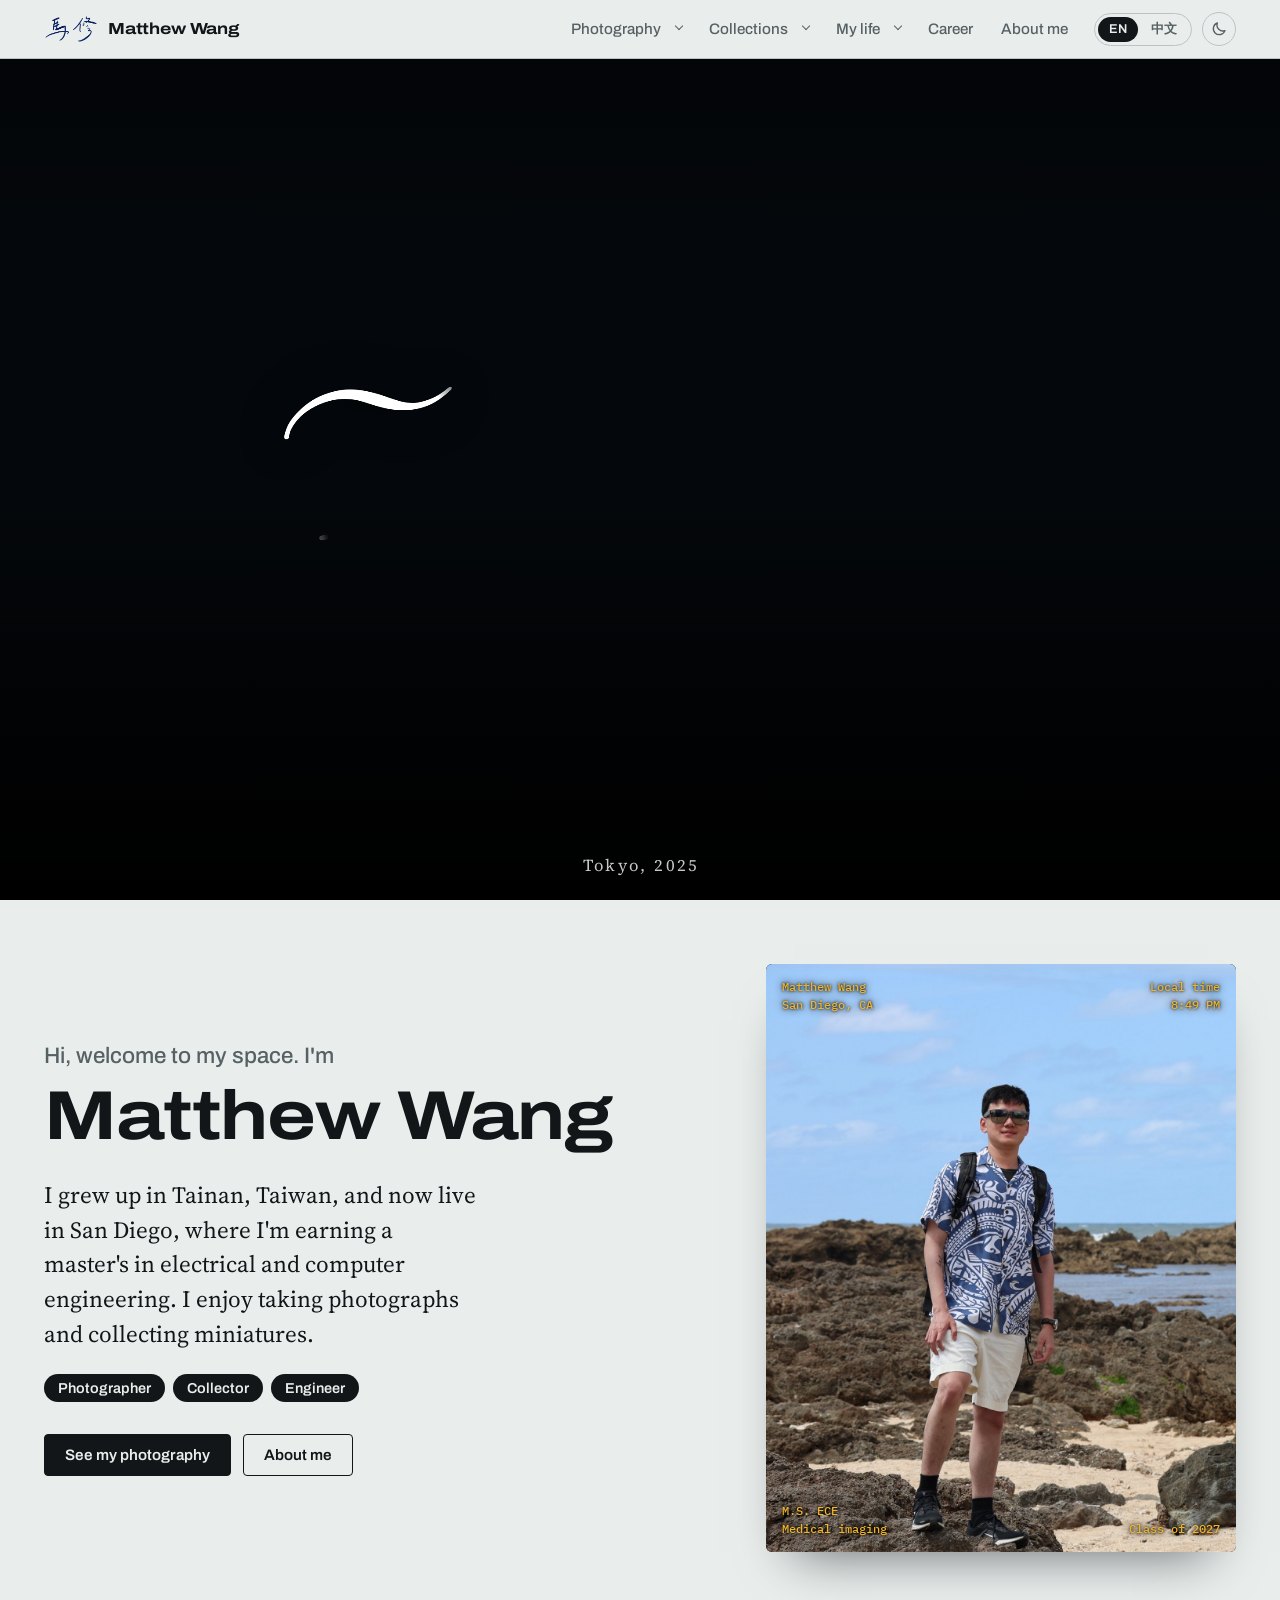
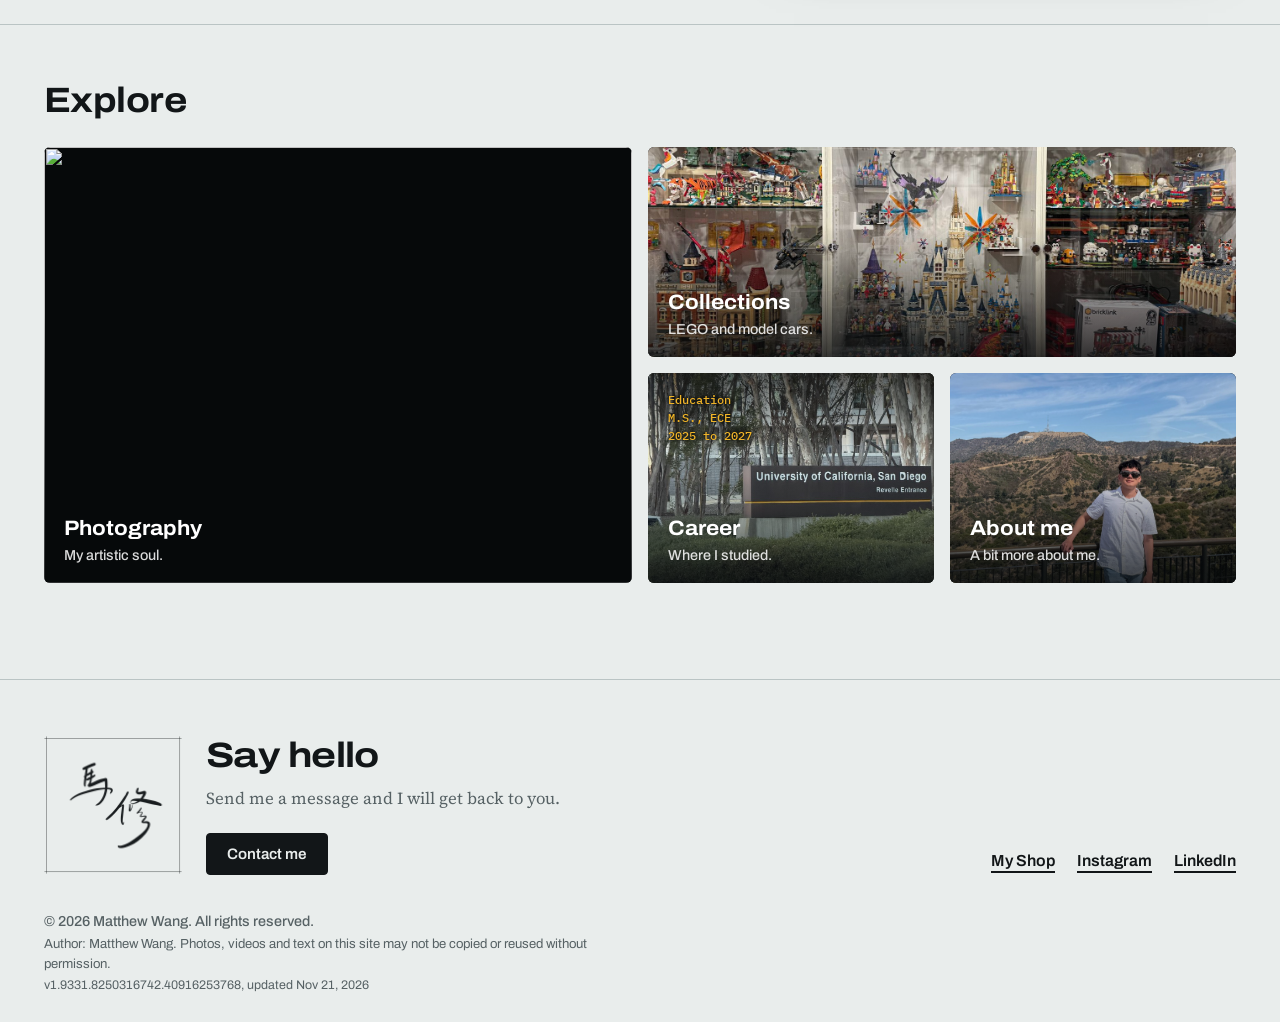
==== commit 7672159e: "Keep Air Show photos when Drive sync runs; version 1.9331.8250316742.40916253768" ====
--- a/index.html
+++ b/index.html
@@ -20,16 +20,16 @@
 <meta name="mobile-web-app-capable" content="yes">
 <meta name="apple-mobile-web-app-status-bar-style" content="default">
 <meta name="apple-mobile-web-app-title" content="Matthew's">
-<link rel="stylesheet" href="site.css?v=1.9328.739150264.5186402917">
-<script src="theme.js?v=1.9328.739150264.5186402917"></script>
+<link rel="stylesheet" href="site.css?v=1.9331.8250316742.40916253768">
+<script src="theme.js?v=1.9331.8250316742.40916253768"></script>
 </head>
 <body data-page="home">
 <a class="skip" href="#main">Skip to content</a>
 <header class="top" id="top"></header>
 <main id="main"></main>
 <footer class="foot" id="foot"></footer>
-<script src="data.js?v=1.9328.739150264.5186402917"></script>
-<script src="i18n.js?v=1.9328.739150264.5186402917"></script>
-<script src="site.js?v=1.9328.739150264.5186402917"></script>
+<script src="data.js?v=1.9331.8250316742.40916253768"></script>
+<script src="i18n.js?v=1.9331.8250316742.40916253768"></script>
+<script src="site.js?v=1.9331.8250316742.40916253768"></script>
 </body>
 </html>
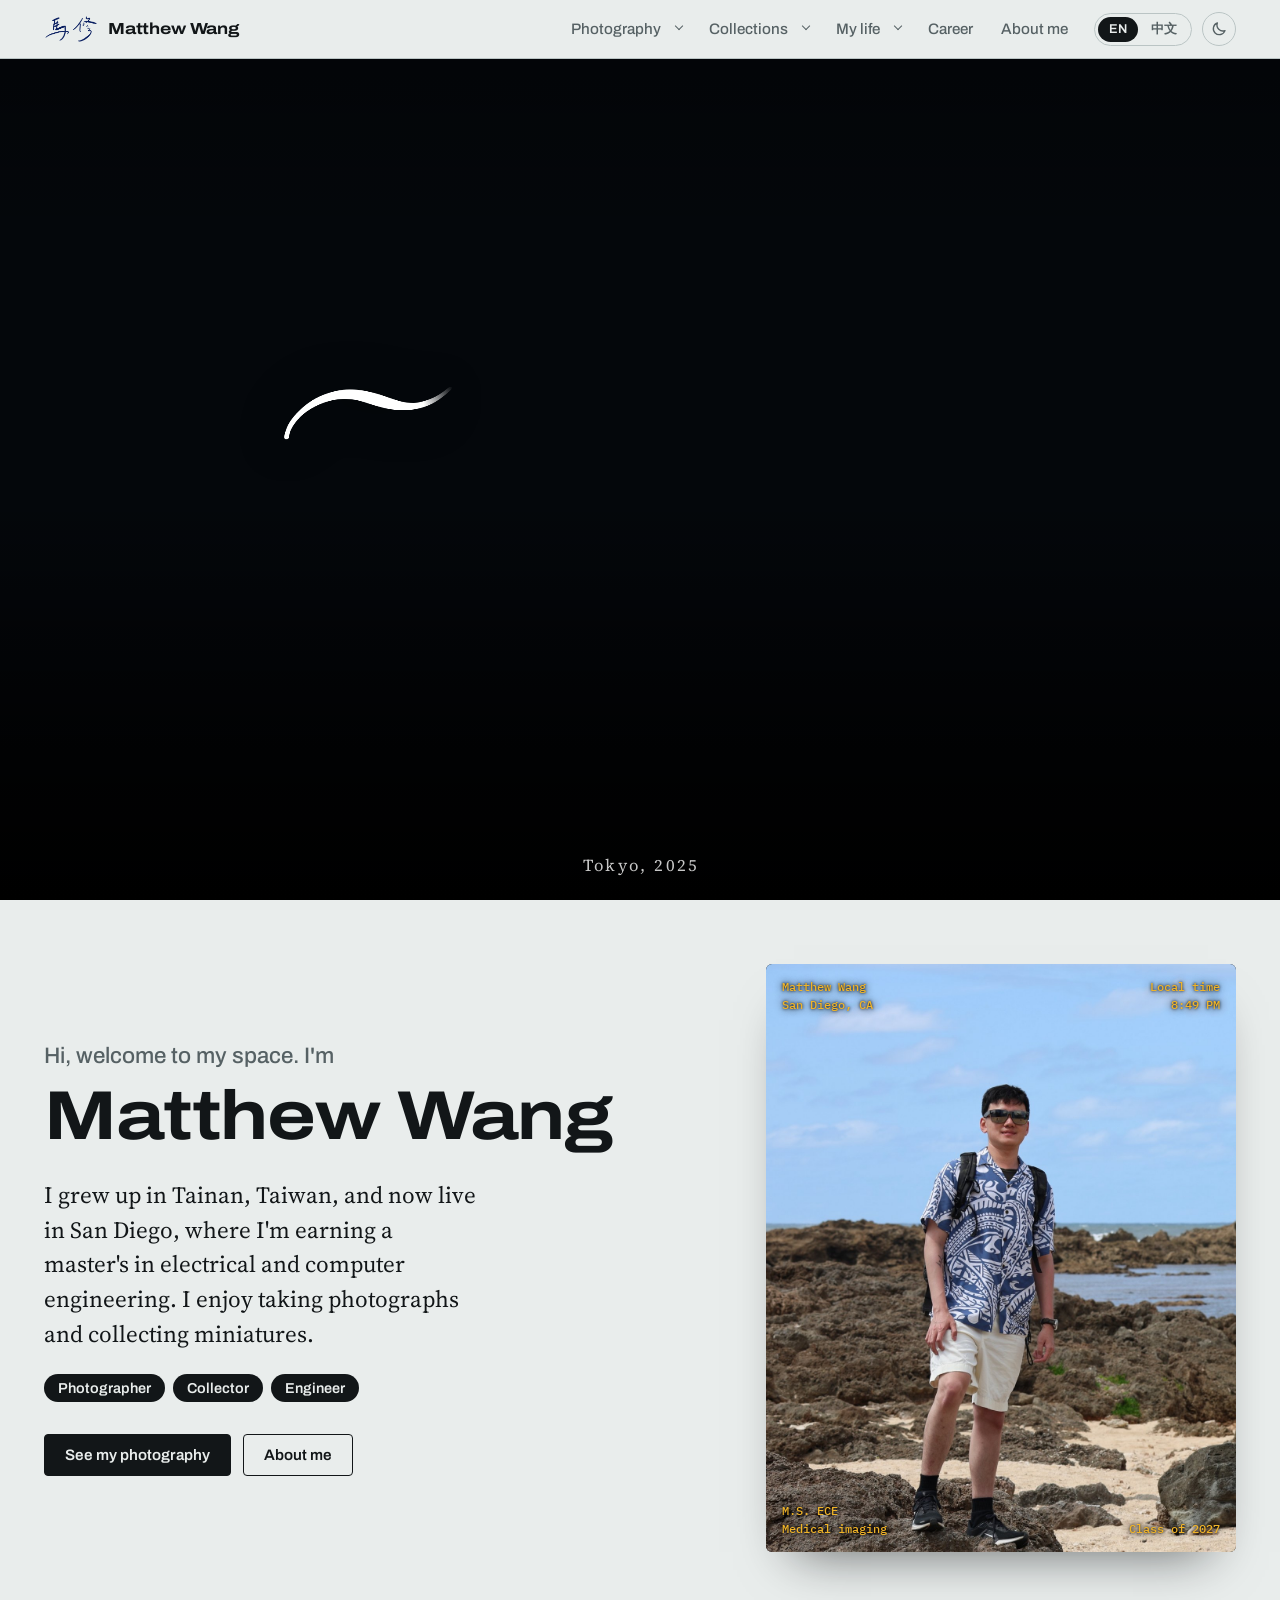
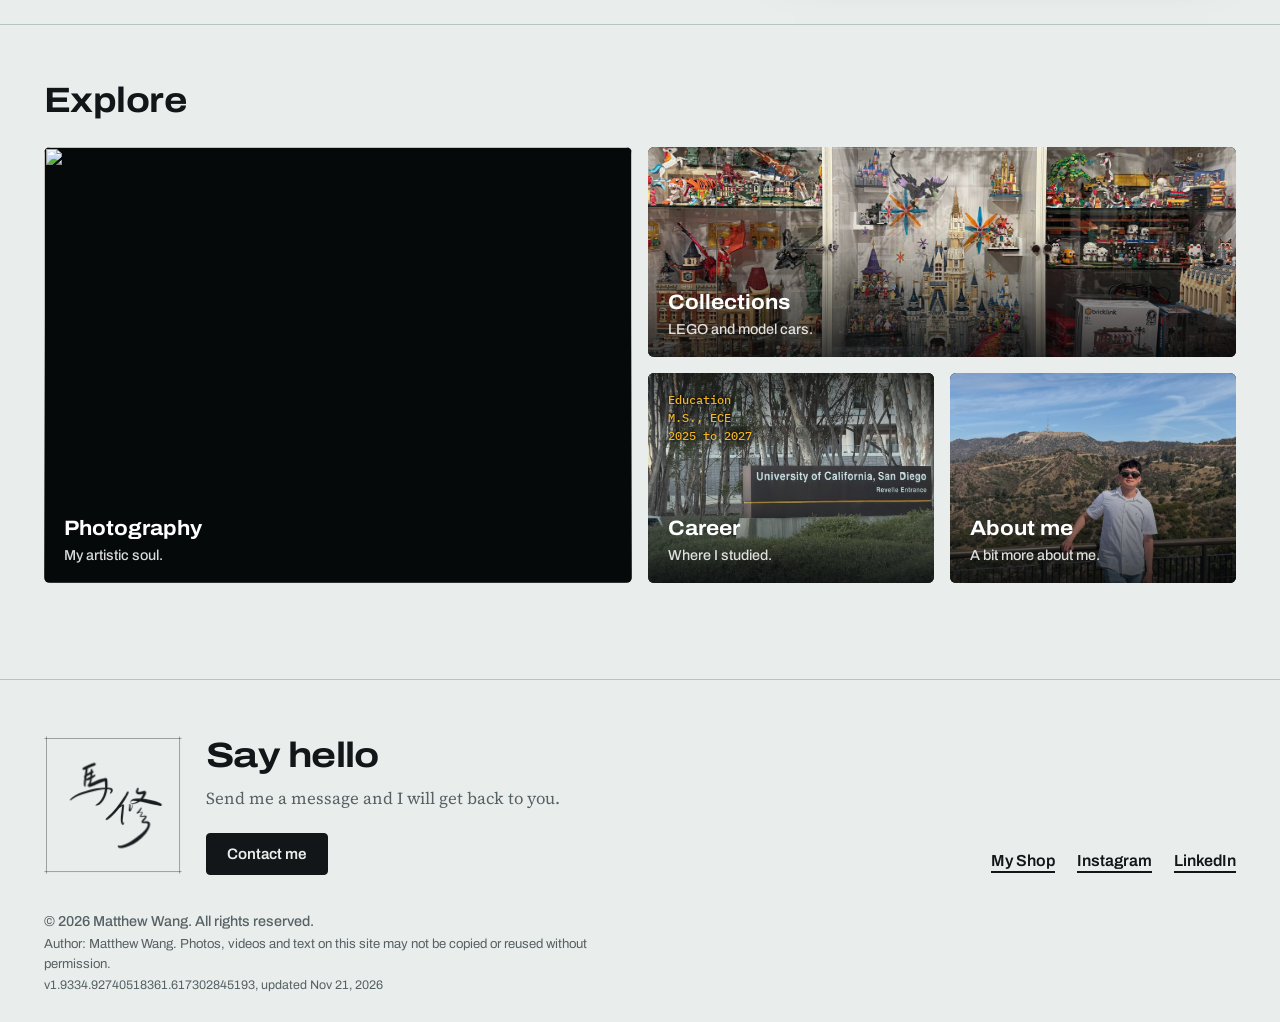
==== commit c631c5ee: "Remove 'All' entries from header menus; version 1.9334.92740518361.617302845193" ====
--- a/index.html
+++ b/index.html
@@ -20,16 +20,16 @@
 <meta name="mobile-web-app-capable" content="yes">
 <meta name="apple-mobile-web-app-status-bar-style" content="default">
 <meta name="apple-mobile-web-app-title" content="Matthew's">
-<link rel="stylesheet" href="site.css?v=1.9331.8250316742.40916253768">
-<script src="theme.js?v=1.9331.8250316742.40916253768"></script>
+<link rel="stylesheet" href="site.css?v=1.9334.92740518361.617302845193">
+<script src="theme.js?v=1.9334.92740518361.617302845193"></script>
 </head>
 <body data-page="home">
 <a class="skip" href="#main">Skip to content</a>
 <header class="top" id="top"></header>
 <main id="main"></main>
 <footer class="foot" id="foot"></footer>
-<script src="data.js?v=1.9331.8250316742.40916253768"></script>
-<script src="i18n.js?v=1.9331.8250316742.40916253768"></script>
-<script src="site.js?v=1.9331.8250316742.40916253768"></script>
+<script src="data.js?v=1.9334.92740518361.617302845193"></script>
+<script src="i18n.js?v=1.9334.92740518361.617302845193"></script>
+<script src="site.js?v=1.9334.92740518361.617302845193"></script>
 </body>
 </html>
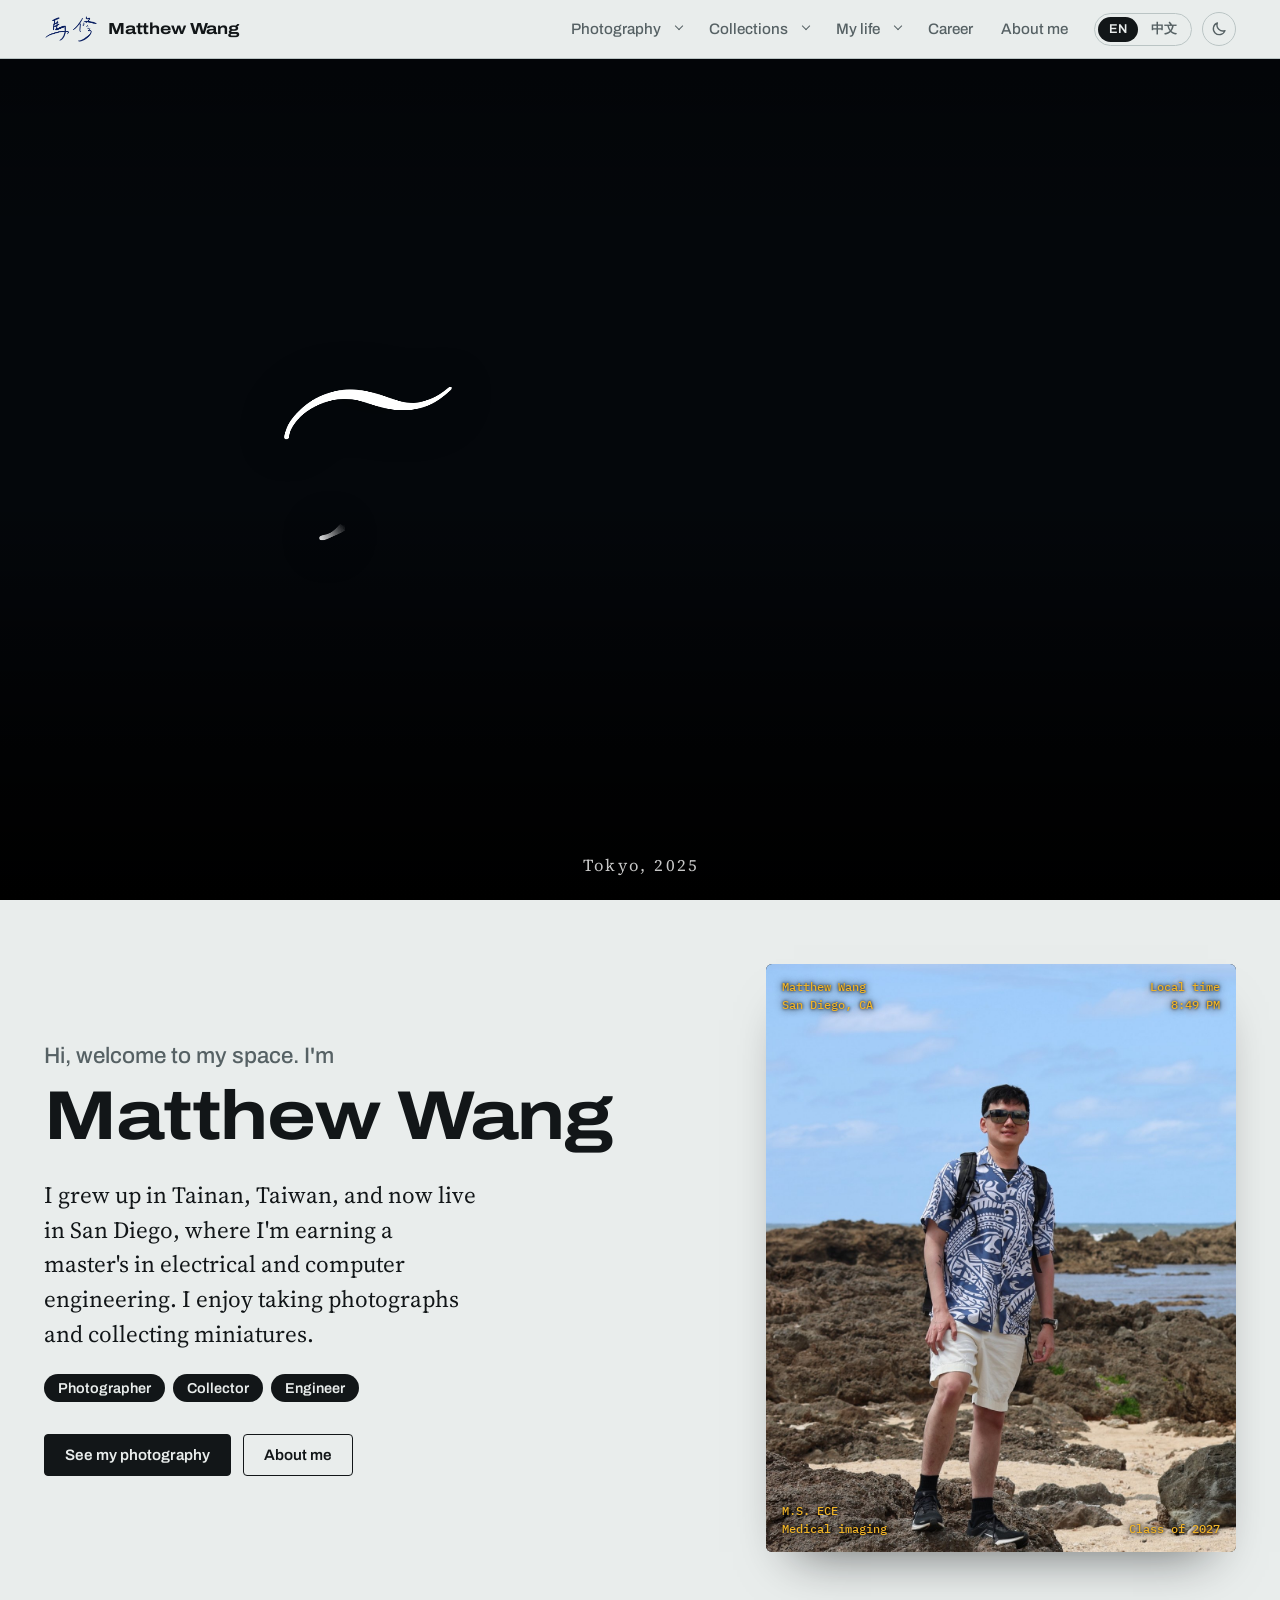
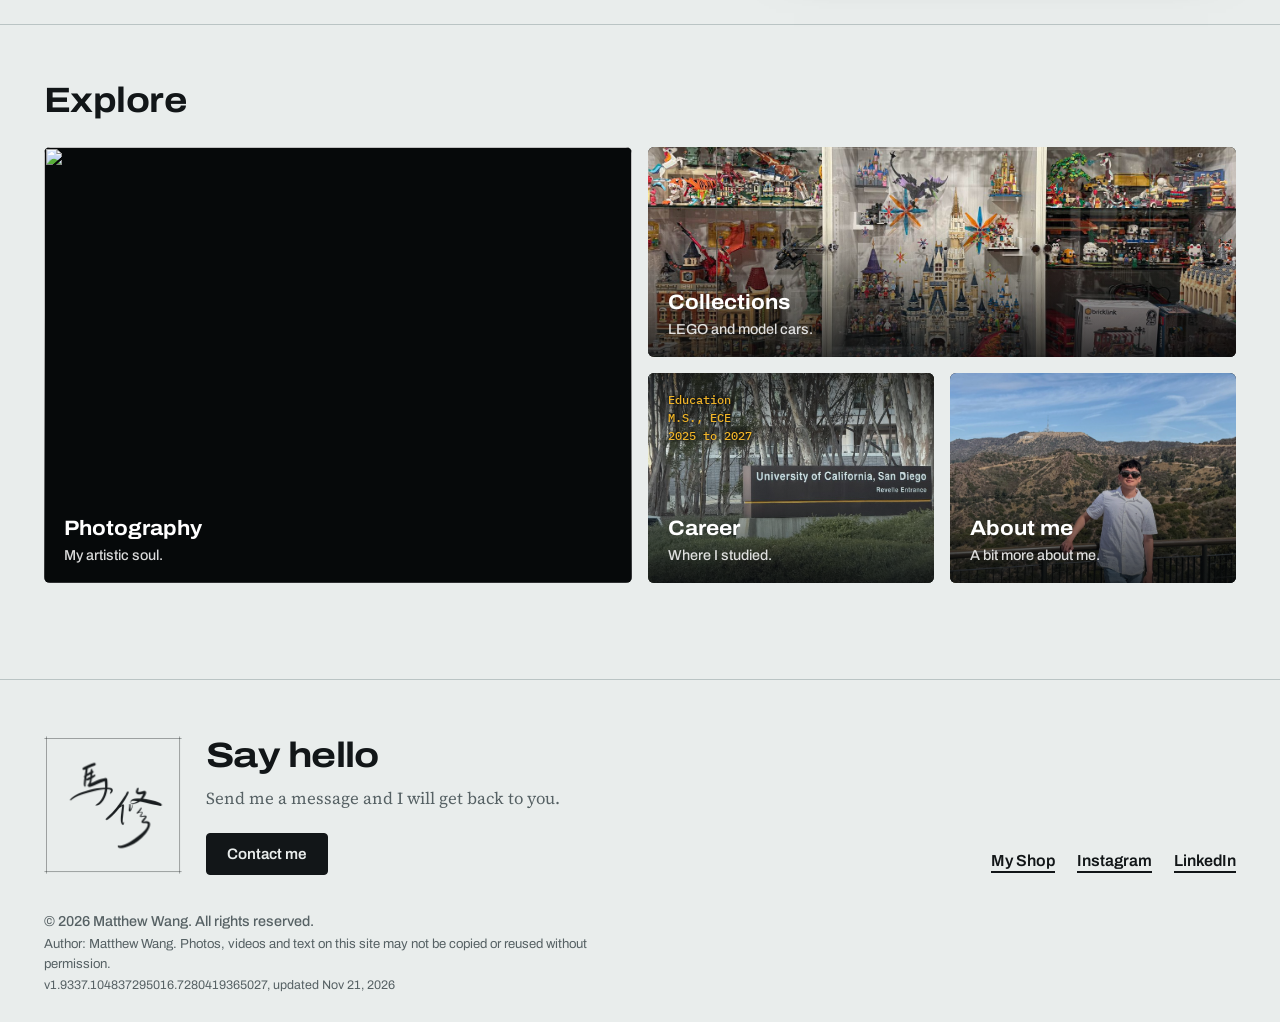
==== commit d6c45c6c: "Merge Sky album into City; version 1.9337.104837295016.7280419365027" ====
--- a/index.html
+++ b/index.html
@@ -20,16 +20,16 @@
 <meta name="mobile-web-app-capable" content="yes">
 <meta name="apple-mobile-web-app-status-bar-style" content="default">
 <meta name="apple-mobile-web-app-title" content="Matthew's">
-<link rel="stylesheet" href="site.css?v=1.9334.92740518361.617302845193">
-<script src="theme.js?v=1.9334.92740518361.617302845193"></script>
+<link rel="stylesheet" href="site.css?v=1.9337.104837295016.7280419365027">
+<script src="theme.js?v=1.9337.104837295016.7280419365027"></script>
 </head>
 <body data-page="home">
 <a class="skip" href="#main">Skip to content</a>
 <header class="top" id="top"></header>
 <main id="main"></main>
 <footer class="foot" id="foot"></footer>
-<script src="data.js?v=1.9334.92740518361.617302845193"></script>
-<script src="i18n.js?v=1.9334.92740518361.617302845193"></script>
-<script src="site.js?v=1.9334.92740518361.617302845193"></script>
+<script src="data.js?v=1.9337.104837295016.7280419365027"></script>
+<script src="i18n.js?v=1.9337.104837295016.7280419365027"></script>
+<script src="site.js?v=1.9337.104837295016.7280419365027"></script>
 </body>
 </html>
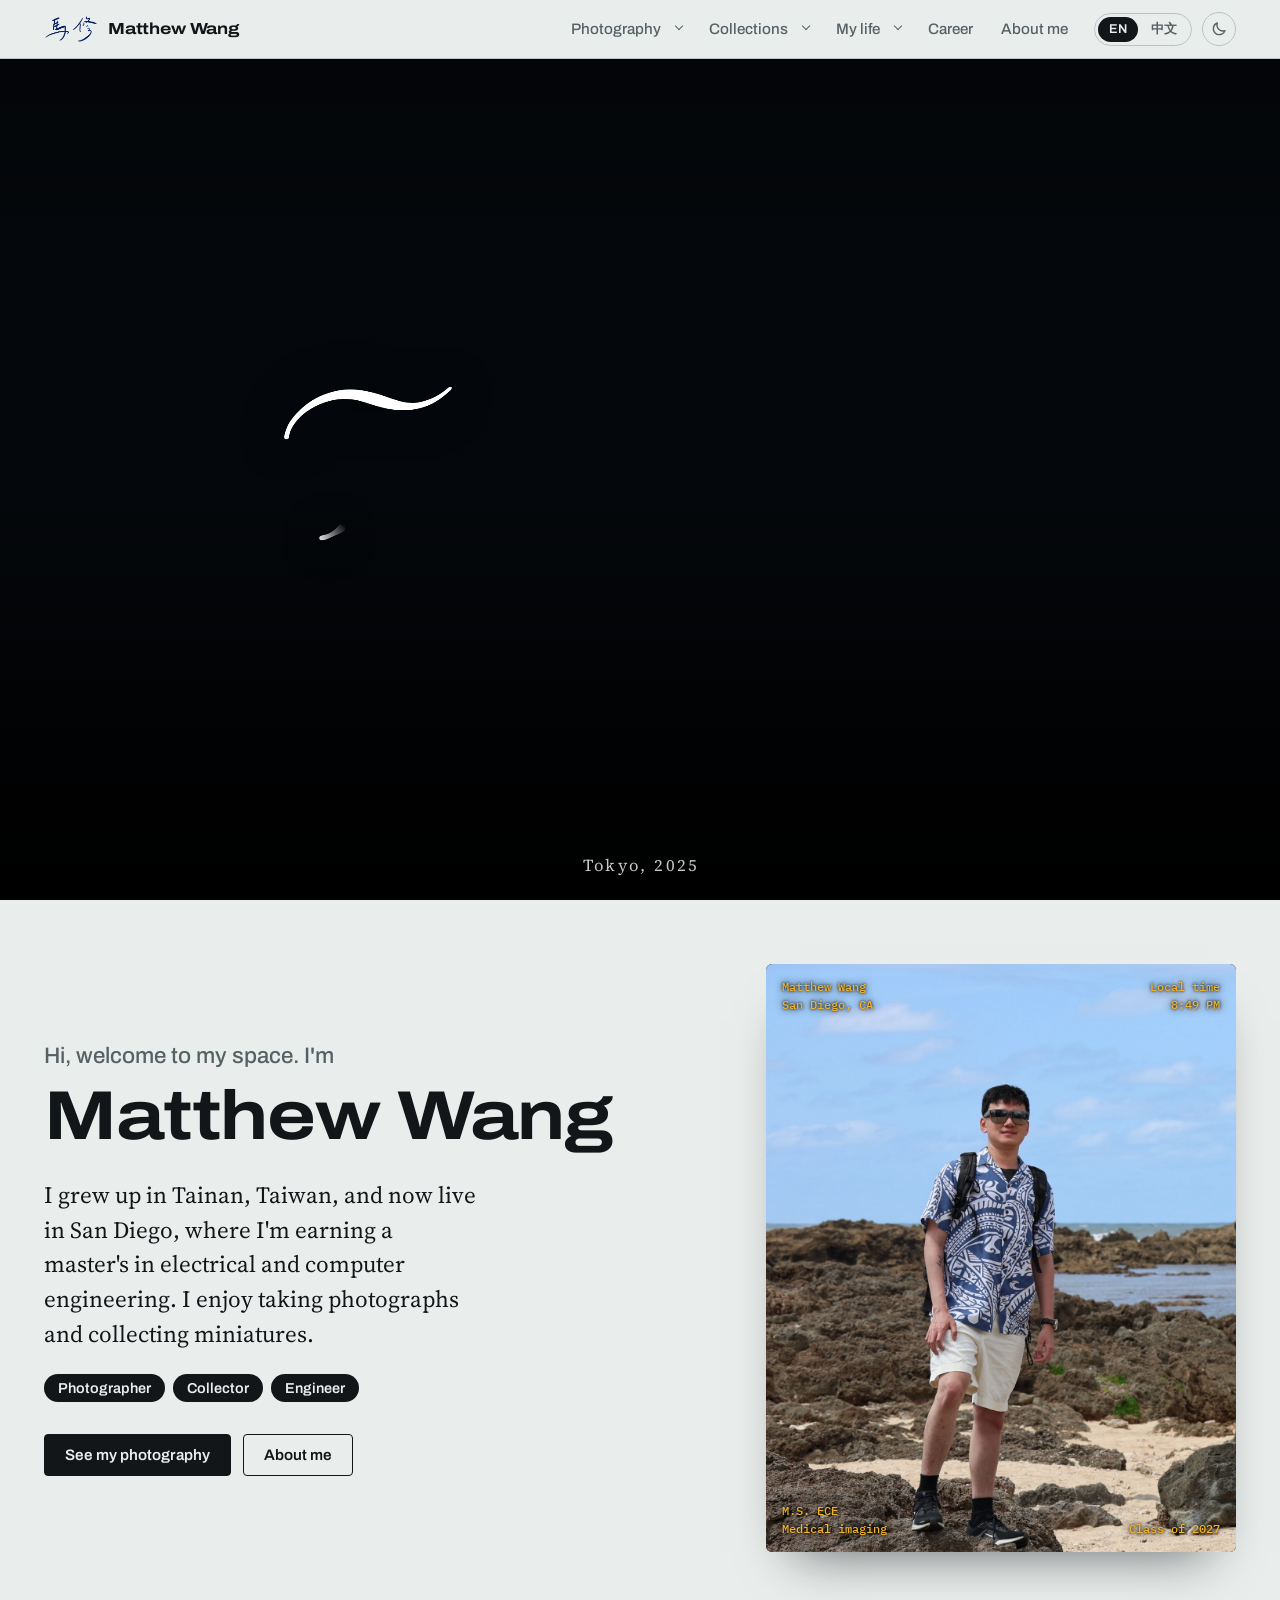
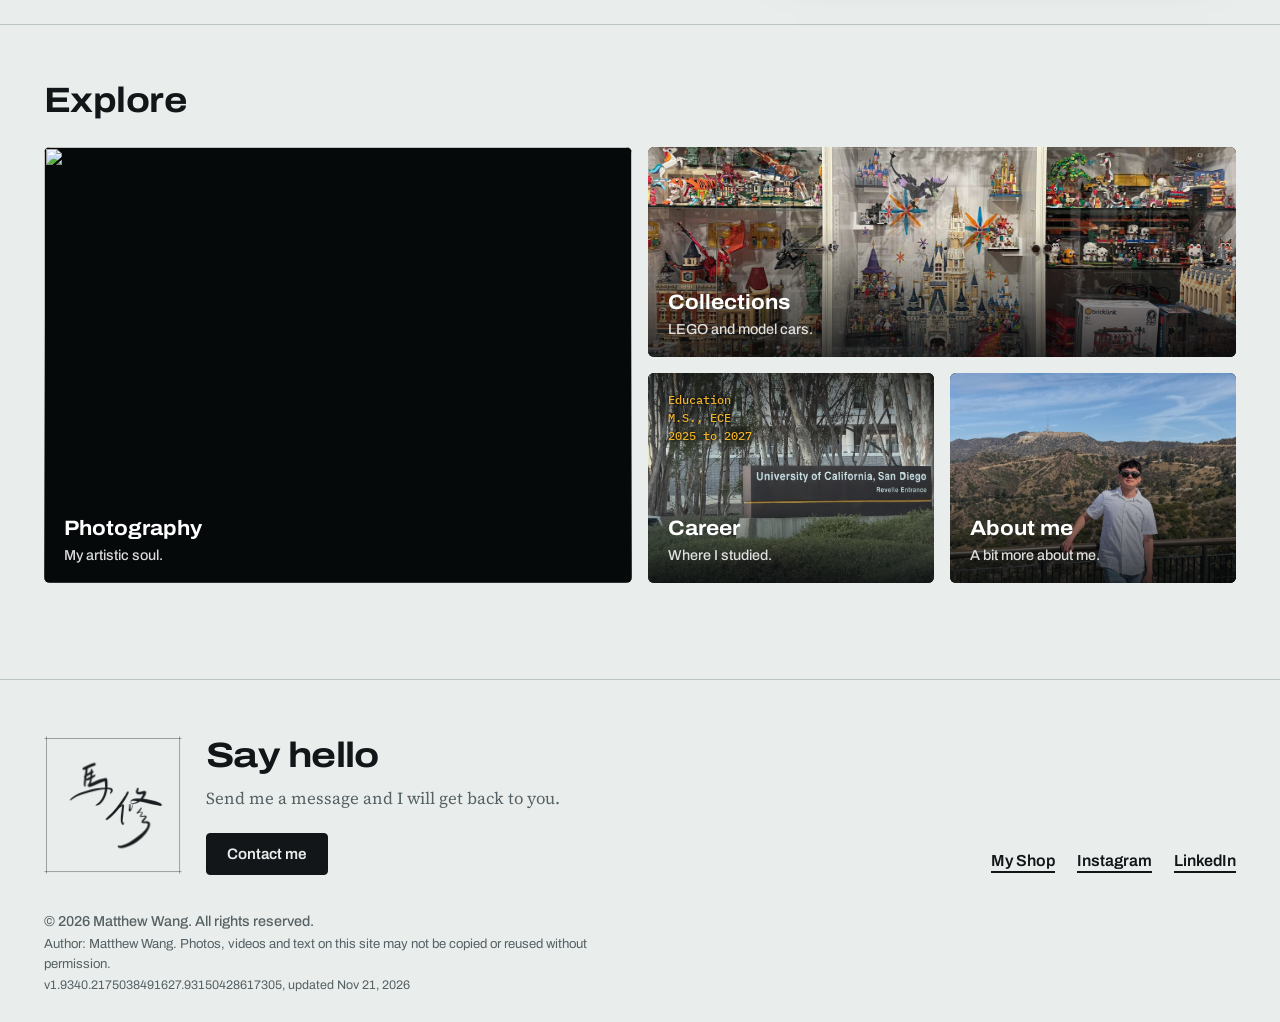
==== commit 7d694e9d: "Photo viewer: zoom and pan; version 1.9340.2175038491627.93150428617305" ====
--- a/index.html
+++ b/index.html
@@ -20,16 +20,16 @@
 <meta name="mobile-web-app-capable" content="yes">
 <meta name="apple-mobile-web-app-status-bar-style" content="default">
 <meta name="apple-mobile-web-app-title" content="Matthew's">
-<link rel="stylesheet" href="site.css?v=1.9337.104837295016.7280419365027">
-<script src="theme.js?v=1.9337.104837295016.7280419365027"></script>
+<link rel="stylesheet" href="site.css?v=1.9340.2175038491627.93150428617305">
+<script src="theme.js?v=1.9340.2175038491627.93150428617305"></script>
 </head>
 <body data-page="home">
 <a class="skip" href="#main">Skip to content</a>
 <header class="top" id="top"></header>
 <main id="main"></main>
 <footer class="foot" id="foot"></footer>
-<script src="data.js?v=1.9337.104837295016.7280419365027"></script>
-<script src="i18n.js?v=1.9337.104837295016.7280419365027"></script>
-<script src="site.js?v=1.9337.104837295016.7280419365027"></script>
+<script src="data.js?v=1.9340.2175038491627.93150428617305"></script>
+<script src="i18n.js?v=1.9340.2175038491627.93150428617305"></script>
+<script src="site.js?v=1.9340.2175038491627.93150428617305"></script>
 </body>
 </html>
--- a/site.css
+++ b/site.css
@@ -234,9 +234,16 @@
 .lb-top output{color:var(--amber);font-variant-numeric:tabular-nums}
 .lb-btn{background:transparent;border:1px solid var(--film-line);border-radius:4px;color:#fff;padding:8px 14px;font:500 .9rem var(--display);cursor:pointer}
 .lb-btn:hover{border-color:var(--amber)}
-.lb-stage{position:relative;flex:1;min-height:0;display:flex;align-items:center;justify-content:center;padding:0 64px;touch-action:pan-y}
-.lb-stage img{max-width:100%;max-height:100%;object-fit:contain;border-radius:2px;user-select:none;-webkit-user-select:none}
-.lb-nav{position:absolute;top:50%;transform:translateY(-50%);width:44px;height:44px;border-radius:50%;padding:0;font-size:1.3rem;line-height:1}
+.lb-stage{position:relative;flex:1;min-height:0;display:flex;align-items:center;justify-content:center;padding:0 64px;touch-action:none;overflow:hidden}
+.lb-stage img{max-width:100%;max-height:100%;object-fit:contain;border-radius:2px;user-select:none;-webkit-user-select:none;-webkit-user-drag:none;cursor:zoom-in;transform-origin:50% 50%;will-change:transform}
+.lb-stage.zoomed img{cursor:grab}
+.lb-stage.zoomed img:active{cursor:grabbing}
+.lb-stage img.zanim{transition:transform .22s ease}
+.lb-tools{display:flex;align-items:center;gap:8px}
+.lb-zoom{display:flex;gap:8px}
+.lb-zoom[hidden]{display:none}
+.lb-zoom .lb-btn{min-width:40px;padding:8px 0;font-size:1.05rem;line-height:1}
+.lb-nav{position:absolute;z-index:3;top:50%;transform:translateY(-50%);width:44px;height:44px;border-radius:50%;padding:0;font-size:1.3rem;line-height:1}
 .lb-nav.prev{left:12px}.lb-nav.next{right:12px}
 .lb-cap{padding:10px 20px 6px;text-align:center;color:#fff;font:600 1rem var(--display)}
 .lb-cap span{display:block;margin-top:2px;font:500 .85rem var(--display);color:var(--film-text)}
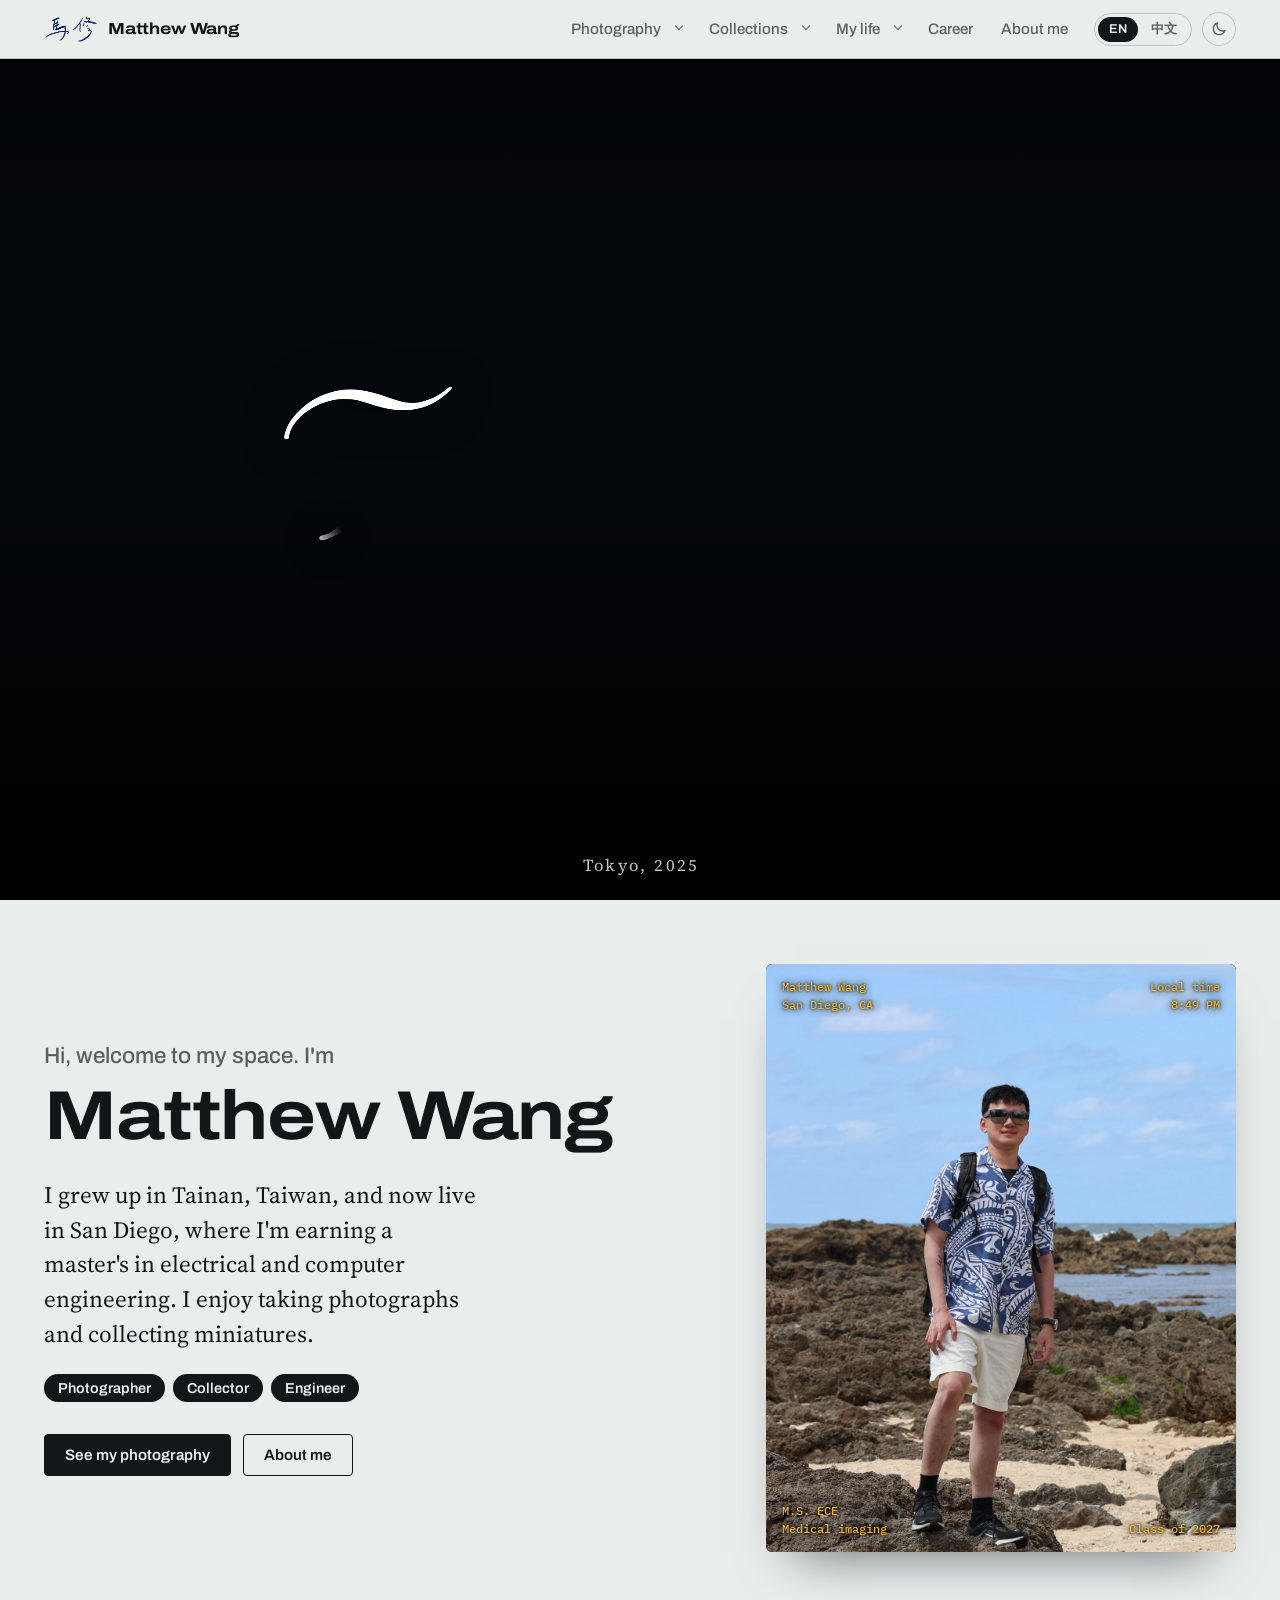
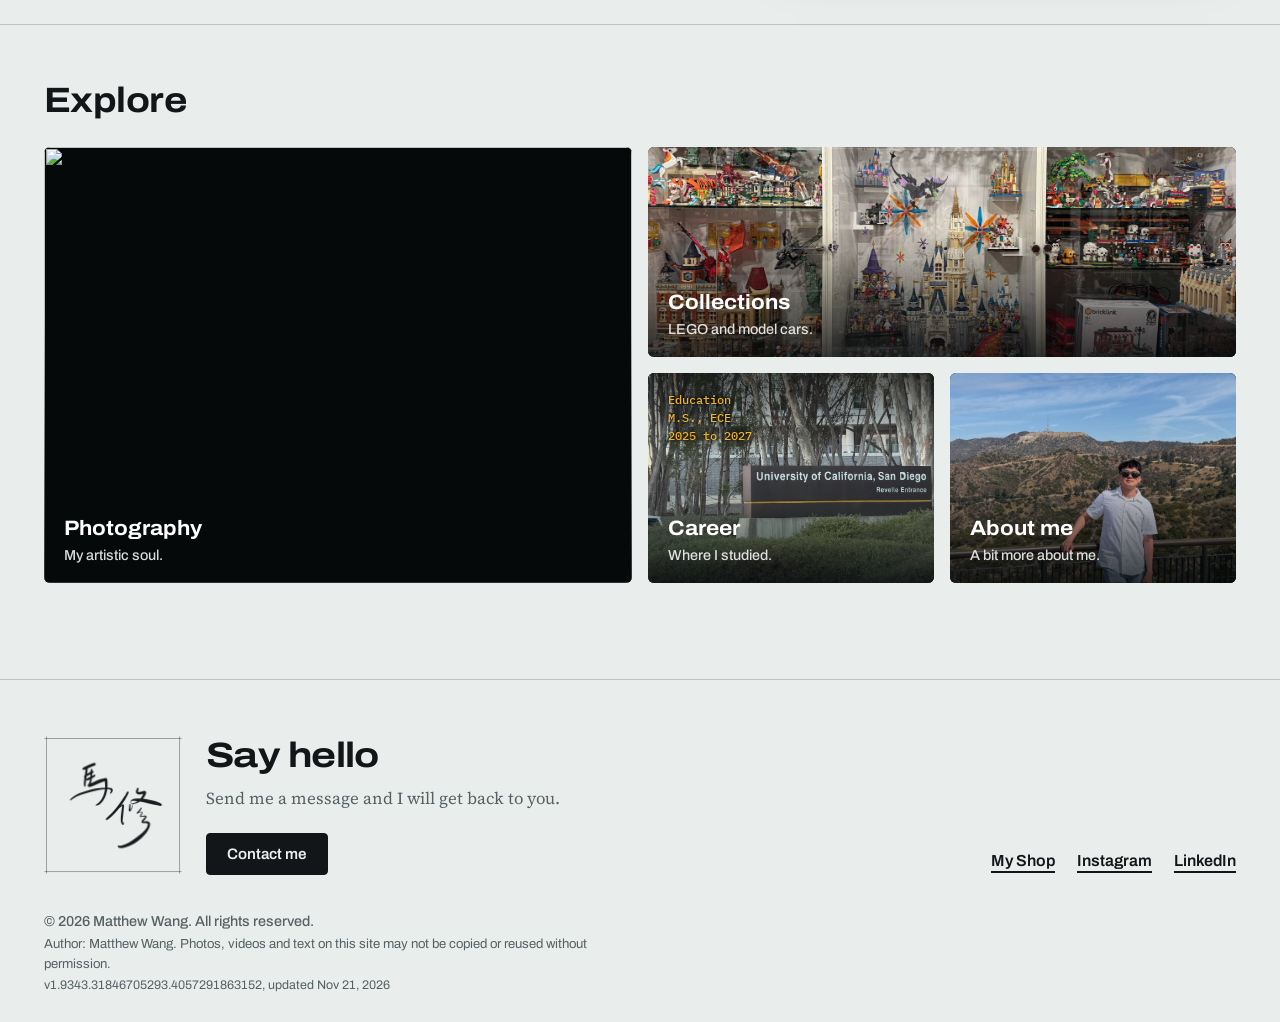
==== commit df12d3c7: "Model car page: remove buying line; version 1.9343.31846705293.4057291863152" ====
--- a/index.html
+++ b/index.html
@@ -20,16 +20,16 @@
 <meta name="mobile-web-app-capable" content="yes">
 <meta name="apple-mobile-web-app-status-bar-style" content="default">
 <meta name="apple-mobile-web-app-title" content="Matthew's">
-<link rel="stylesheet" href="site.css?v=1.9340.2175038491627.93150428617305">
-<script src="theme.js?v=1.9340.2175038491627.93150428617305"></script>
+<link rel="stylesheet" href="site.css?v=1.9343.31846705293.4057291863152">
+<script src="theme.js?v=1.9343.31846705293.4057291863152"></script>
 </head>
 <body data-page="home">
 <a class="skip" href="#main">Skip to content</a>
 <header class="top" id="top"></header>
 <main id="main"></main>
 <footer class="foot" id="foot"></footer>
-<script src="data.js?v=1.9340.2175038491627.93150428617305"></script>
-<script src="i18n.js?v=1.9340.2175038491627.93150428617305"></script>
-<script src="site.js?v=1.9340.2175038491627.93150428617305"></script>
+<script src="data.js?v=1.9343.31846705293.4057291863152"></script>
+<script src="i18n.js?v=1.9343.31846705293.4057291863152"></script>
+<script src="site.js?v=1.9343.31846705293.4057291863152"></script>
 </body>
 </html>
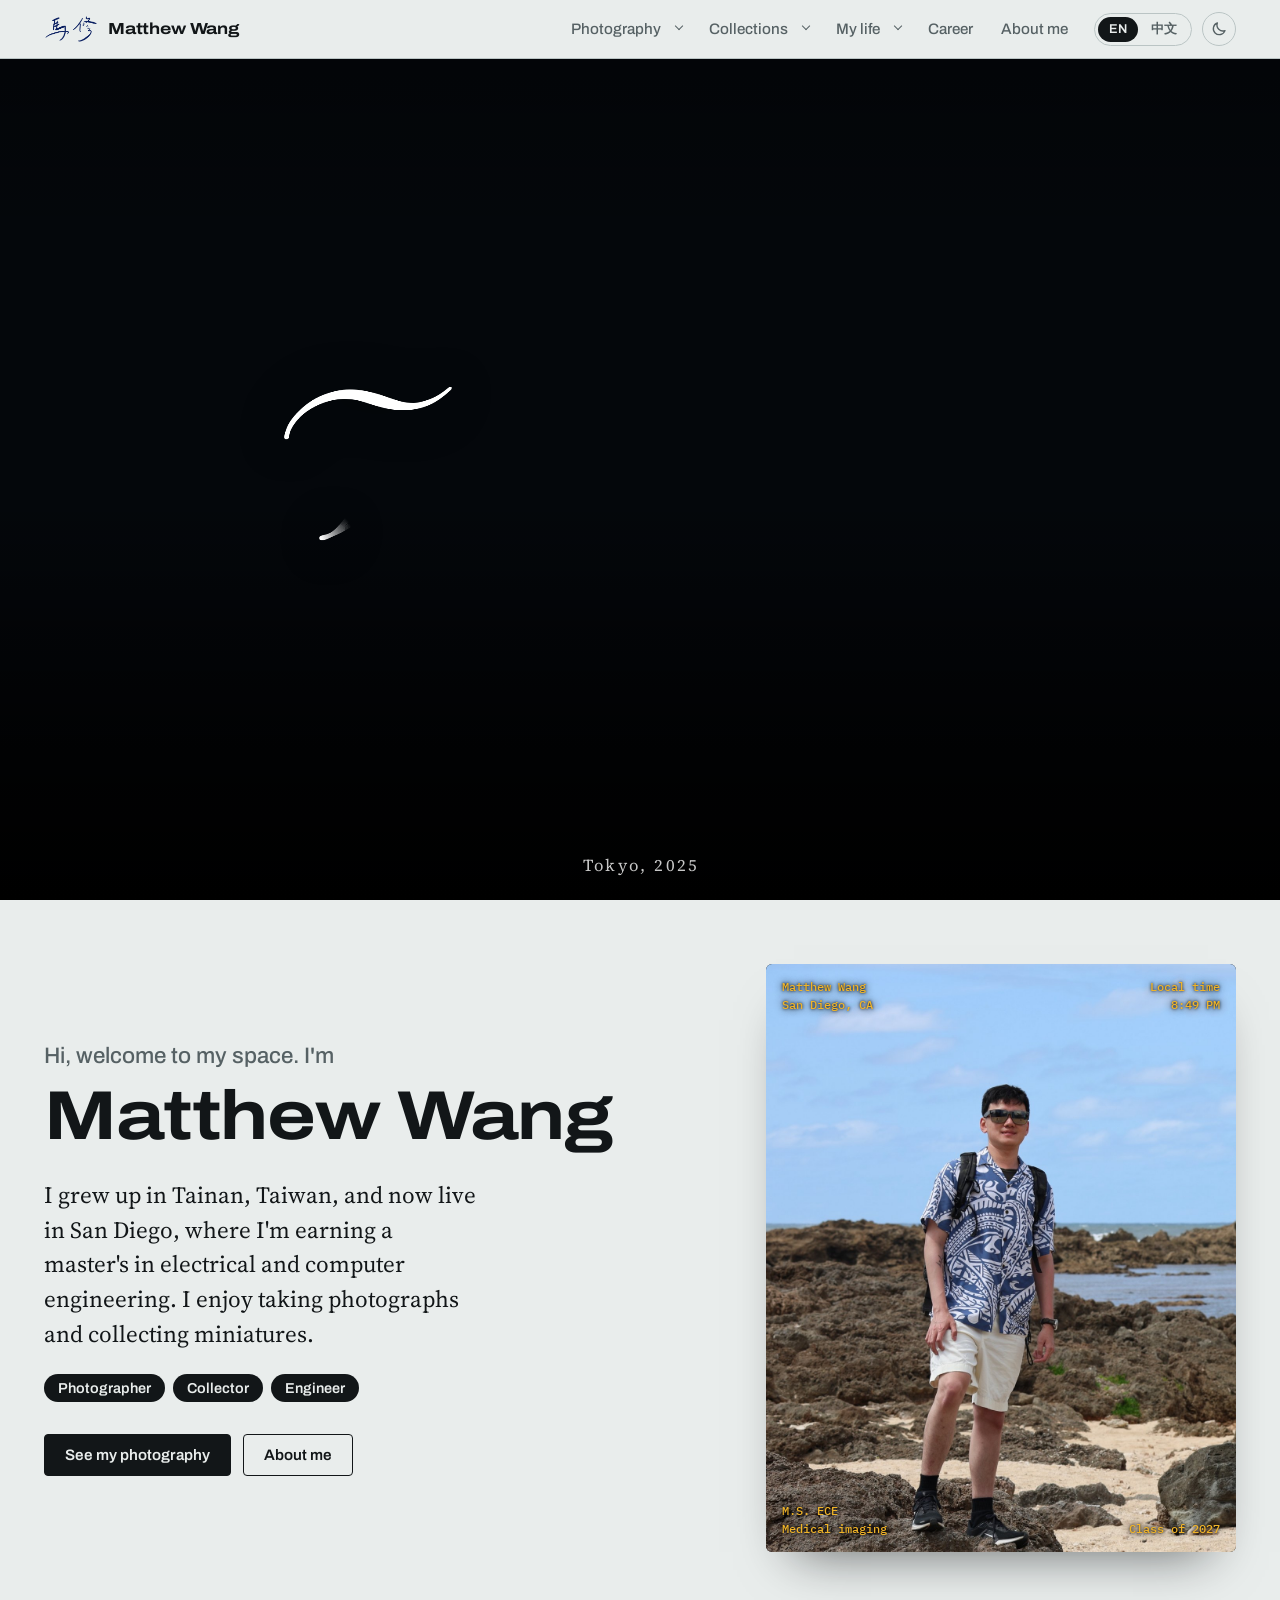
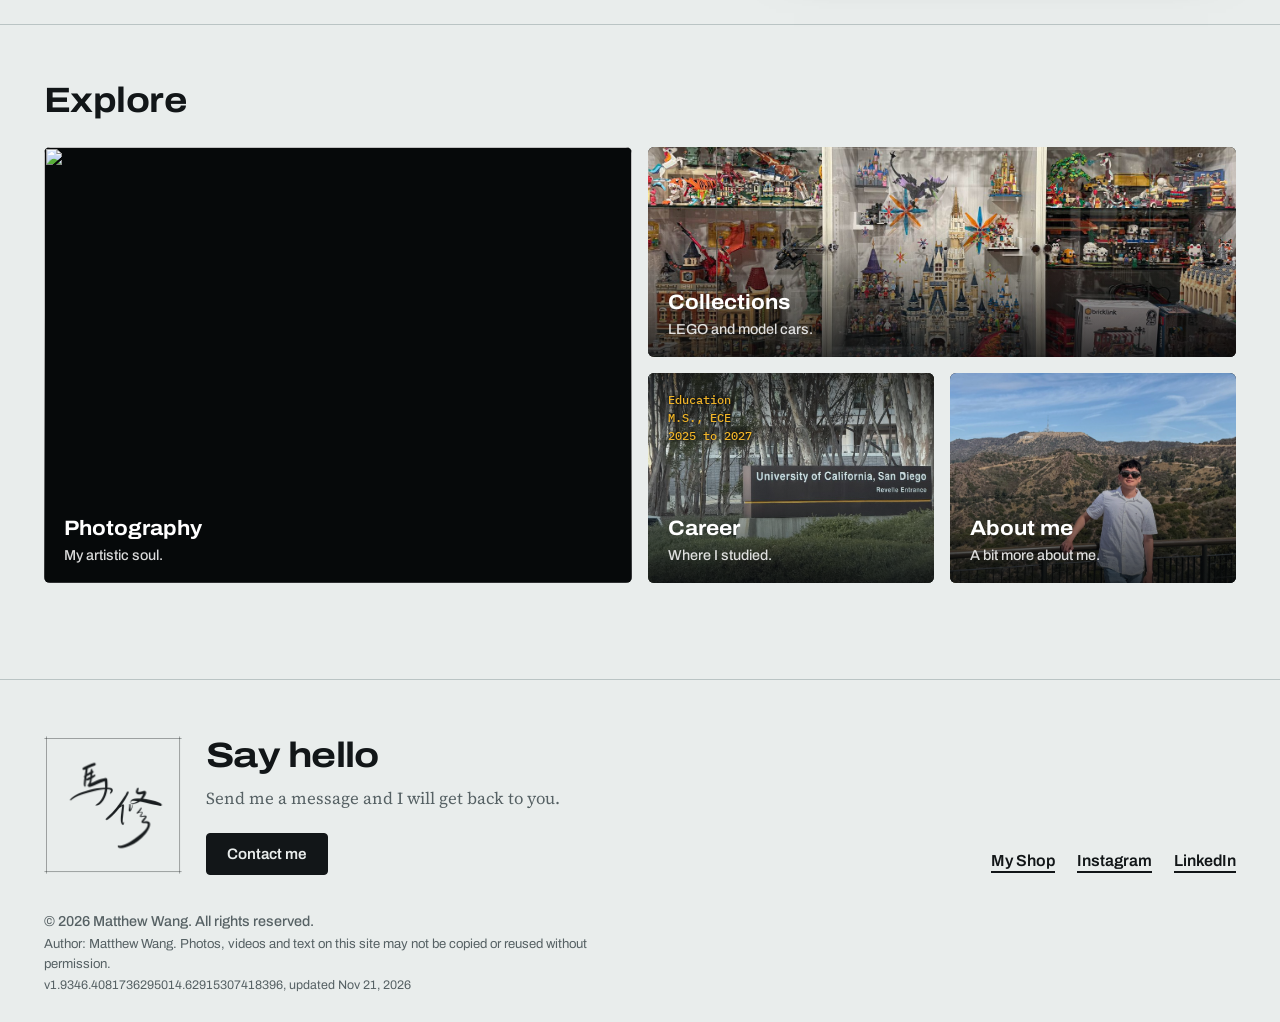
==== commit a68e04a3: "Model car: Jesko maker FrontiArt; version 1.9346.4081736295014.62915307418396" ====
--- a/index.html
+++ b/index.html
@@ -20,16 +20,16 @@
 <meta name="mobile-web-app-capable" content="yes">
 <meta name="apple-mobile-web-app-status-bar-style" content="default">
 <meta name="apple-mobile-web-app-title" content="Matthew's">
-<link rel="stylesheet" href="site.css?v=1.9343.31846705293.4057291863152">
-<script src="theme.js?v=1.9343.31846705293.4057291863152"></script>
+<link rel="stylesheet" href="site.css?v=1.9346.4081736295014.62915307418396">
+<script src="theme.js?v=1.9346.4081736295014.62915307418396"></script>
 </head>
 <body data-page="home">
 <a class="skip" href="#main">Skip to content</a>
 <header class="top" id="top"></header>
 <main id="main"></main>
 <footer class="foot" id="foot"></footer>
-<script src="data.js?v=1.9343.31846705293.4057291863152"></script>
-<script src="i18n.js?v=1.9343.31846705293.4057291863152"></script>
-<script src="site.js?v=1.9343.31846705293.4057291863152"></script>
+<script src="data.js?v=1.9346.4081736295014.62915307418396"></script>
+<script src="i18n.js?v=1.9346.4081736295014.62915307418396"></script>
+<script src="site.js?v=1.9346.4081736295014.62915307418396"></script>
 </body>
 </html>
